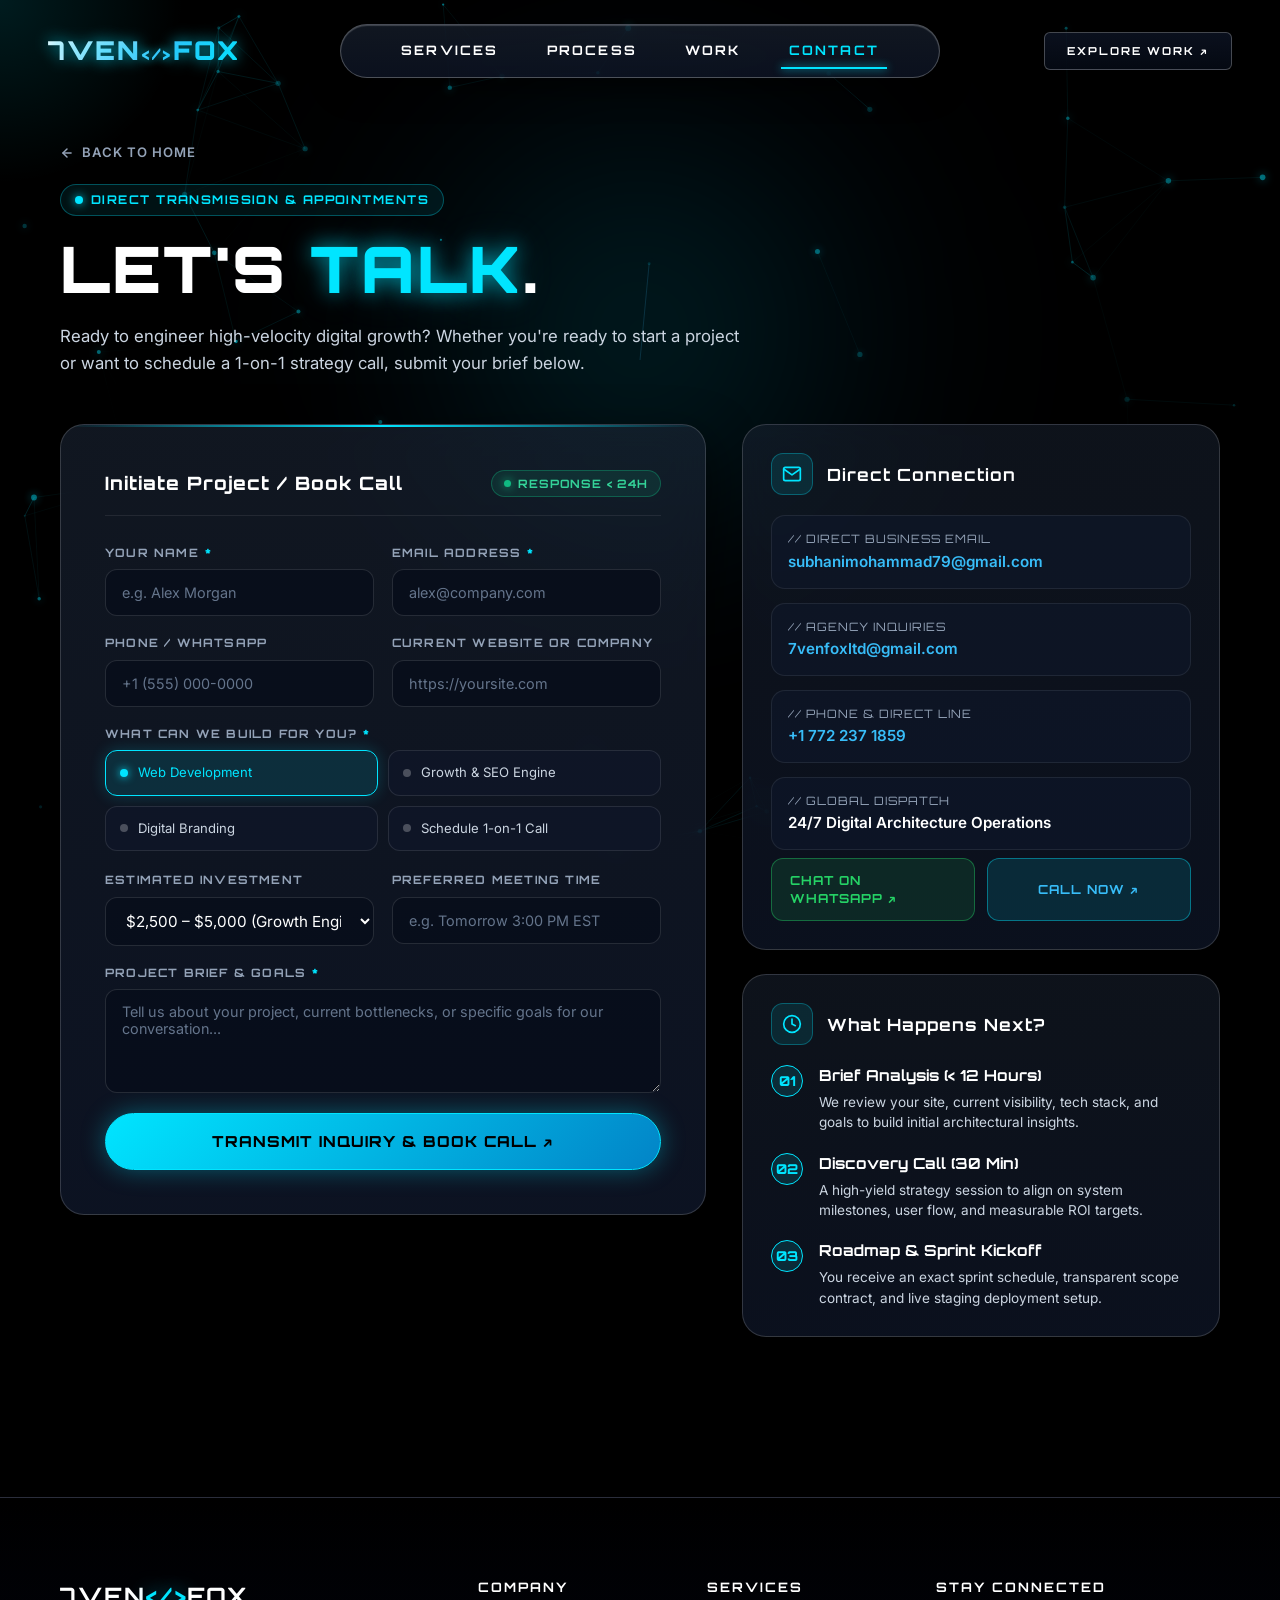
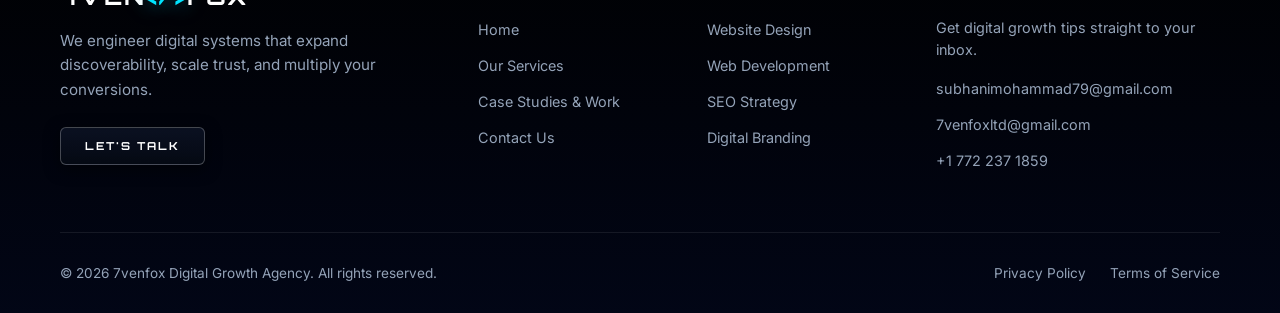
==== contact.html @ cd4bfcb8 "Add files via upload" ====
<!DOCTYPE html>
<html lang="en">

<head>
  <meta charset="UTF-8">
  <meta name="viewport" content="width=device-width, initial-scale=1.0">
  <title>Contact Us & Schedule Appointment — 7venfox Digital Growth Agency</title>

  <!-- Google Fonts: Futuristic Geometric Heading & Clean Sans -->
  <link rel="preconnect" href="https://fonts.googleapis.com">
  <link rel="preconnect" href="https://fonts.gstatic.com" crossorigin>
  <link
    href="https://fonts.googleapis.com/css2?family=Inter:wght@300;400;500;600;700&family=Orbitron:wght@600;700;800;900&family=Space+Grotesk:wght@500;700&display=swap"
    rel="stylesheet">

  <link rel="stylesheet" href="styles.css">
</head>

<body>

  <!-- Dynamic Neural Network Canvas Background -->
  <div class="ambient-beam"></div>
  <div class="cursor-light-glow" id="cursorSpotlight"></div>
  <canvas id="neuralBgCanvas"></canvas>

  <div class="page-viewport">

    <!-- ============================================================
         HEADER & NAVIGATION PILL (7VENFOX)
         ============================================================ -->
    <header class="site-header">
      <a href="index.html" class="brand-logo-wrap" title="7venfox Digital Growth Agency">
        <div class="brand-logo">
          <span class="logo-text">7VEN<span class="logo-code-bracket">&lt;/&gt;</span>FOX</span>
        </div>
      </a>

      <nav class="header-nav-pill">
        <a href="index.html#services" class="nav-link">Services</a>
        <a href="index.html#process" class="nav-link">Process</a>
        <a href="index1.html" class="nav-link">Work</a>
        <a href="contact.html" class="nav-link active">Contact</a>
      </nav>

      <div class="header-right">
        <a href="index1.html" class="btn-primary" style="padding: 10px 22px; font-size: 11px;">
          <span>Explore Work ↗</span>
        </a>
      </div>

      <!-- Cybernetic Mobile Hamburger Toggle Button -->
      <button class="mobile-menu-btn" id="mobileMenuBtn" aria-label="Toggle navigation" aria-expanded="false"
        aria-controls="mobileNavDrawer">
        <span class="hamburger-bar"></span>
        <span class="hamburger-bar"></span>
        <span class="hamburger-bar"></span>
      </button>
    </header>

    <!-- Cybernetic Mobile Navigation Drawer -->
    <div class="mobile-nav-drawer" id="mobileNavDrawer" aria-hidden="true">
      <div class="mobile-nav-content">
        <div class="mobile-nav-brand">
          <span class="logo-text"
            style="font-family: var(--font-display); font-size: 22px; font-weight: 900; letter-spacing: 2px;">7VEN<span
              class="logo-code-bracket">&lt;/&gt;</span>FOX</span>
        </div>
        <nav class="mobile-nav-links">
          <a href="index.html#services" class="mobile-nav-link">Services</a>
          <a href="index.html#process" class="mobile-nav-link">Process</a>
          <a href="index1.html" class="mobile-nav-link">Work</a>
          <a href="contact.html" class="mobile-nav-link active">Contact</a>
        </nav>
        <div class="mobile-nav-cta">
          <a href="index1.html" class="btn-primary mobile-cta-btn">View Projects ↗</a>
        </div>
      </div>
    </div>


    <!-- ============================================================
         MAIN CONTENT: CONTACT & APPOINTMENT SCHEDULER
         ============================================================ -->
    <main class="contact-section">
      <div class="container">

        <!-- Section Header -->
        <header class="contact-header">
          <a href="index.html" class="back-link">
            <svg width="14" height="14" viewBox="0 0 24 24" fill="none" stroke="currentColor" stroke-width="2.5"
              stroke-linecap="round" stroke-linejoin="round">
              <line x1="19" y1="12" x2="5" y2="12"></line>
              <polyline points="12 19 5 12 12 5"></polyline>
            </svg>
            <span>Back to Home</span>
          </a>

          <div>
            <div class="contact-badge">
              <span class="badge-dot"></span>
              <span class="portfolio-badge__text">DIRECT TRANSMISSION &amp; APPOINTMENTS</span>
            </div>
          </div>

          <h1 class="contact-title">
            LET'S <span class="cyan-word">TALK</span><span class="white-word">.</span>
          </h1>
          <p class="contact-desc">
            Ready to engineer high-velocity digital growth? Whether you're ready to start a project or want to schedule
            a 1-on-1 strategy call, submit your brief below.
          </p>
        </header>

        <!-- Two-Column Contact Layout -->
        <div class="contact-layout">

          <!-- Left Column: The Form Card -->
          <div class="contact-form-card">

            <div class="form-header-bar">
              <h2 class="form-header-title">Initiate Project / Book Call</h2>
              <div class="live-status-pill">
                <span class="status-dot-pulse"></span>
                <span>Response &lt; 24h</span>
              </div>
            </div>

            <!-- Contact & Appointment Form -->
            <form id="contactForm">
              <!-- Name & Email -->
              <div class="form-row">
                <div class="form-group" style="margin-bottom: 0;">
                  <label class="form-label" for="userName">Your Name <span class="req">*</span></label>
                  <input type="text" id="userName" name="name" class="form-input" placeholder="e.g. Alex Morgan"
                    required>
                </div>
                <div class="form-group" style="margin-bottom: 0;">
                  <label class="form-label" for="userEmail">Email Address <span class="req">*</span></label>
                  <input type="email" id="userEmail" name="email" class="form-input" placeholder="alex@company.com"
                    required>
                </div>
              </div>

              <!-- Phone & Company -->
              <div class="form-row">
                <div class="form-group" style="margin-bottom: 0;">
                  <label class="form-label" for="userPhone">Phone / WhatsApp</label>
                  <input type="tel" id="userPhone" name="phone" class="form-input" placeholder="+1 (555) 000-0000">
                </div>
                <div class="form-group" style="margin-bottom: 0;">
                  <label class="form-label" for="userWebsite">Current Website or Company</label>
                  <input type="text" id="userWebsite" name="website_or_company" class="form-input"
                    placeholder="https://yoursite.com">
                </div>
              </div>

              <!-- Service Type Selector -->
              <div class="form-group">
                <label class="form-label">What Can We Build For You? <span class="req">*</span></label>
                <div class="service-pills-grid">
                  <label class="service-pill-label">
                    <input type="radio" name="service_type" value="Website Development" checked>
                    <div class="service-pill-body">
                      <span class="service-pill-dot"></span>
                      <span>Web Development</span>
                    </div>
                  </label>

                  <label class="service-pill-label">
                    <input type="radio" name="service_type" value="SEO & Growth Architecture">
                    <div class="service-pill-body">
                      <span class="service-pill-dot"></span>
                      <span>Growth &amp; SEO Engine</span>
                    </div>
                  </label>

                  <label class="service-pill-label">
                    <input type="radio" name="service_type" value="Digital Brand Revamp">
                    <div class="service-pill-body">
                      <span class="service-pill-dot"></span>
                      <span>Digital Branding</span>
                    </div>
                  </label>

                  <label class="service-pill-label">
                    <input type="radio" name="service_type" value="1-on-1 Strategy Appointment">
                    <div class="service-pill-body">
                      <span class="service-pill-dot"></span>
                      <span>Schedule 1-on-1 Call</span>
                    </div>
                  </label>
                </div>
              </div>

              <!-- Budget & Preferred Appointment Slot -->
              <div class="form-row">
                <div class="form-group" style="margin-bottom: 0;">
                  <label class="form-label" for="projectBudget">Estimated Investment</label>
                  <select id="projectBudget" name="estimated_budget" class="form-select">
                    <option value="$1,000 – $2,500">$1,000 – $2,500 (Kickstart)</option>
                    <option value="$2,500 – $5,000" selected>$2,500 – $5,000 (Growth Engine)</option>
                    <option value="$5,000 – $10,000">$5,000 – $10,000 (Enterprise / Scaled)</option>
                    <option value="$10,000+">$10,000+ (Full Custom System)</option>
                    <option value="Undecided / Consultation Only">Undecided / Let's Discuss First</option>
                  </select>
                </div>

                <div class="form-group" style="margin-bottom: 0;">
                  <label class="form-label" for="appointmentTime">Preferred Meeting Time</label>
                  <input type="text" id="appointmentTime" name="preferred_appointment_time" class="form-input"
                    placeholder="e.g. Tomorrow 3:00 PM EST">
                </div>
              </div>

              <!-- Message / Project Details -->
              <div class="form-group">
                <label class="form-label" for="projectBrief">Project Brief &amp; Goals <span
                    class="req">*</span></label>
                <textarea id="projectBrief" name="message" class="form-textarea" rows="4"
                  placeholder="Tell us about your project, current bottlenecks, or specific goals for our conversation..."
                  required></textarea>
              </div>

              <!-- Submit Button -->
              <button type="submit" id="submitBtn" class="form-submit-btn">
                <span class="submit-spinner" id="submitSpinner"></span>
                <span id="submitBtnText">Transmit Inquiry &amp; Book Call ↗</span>
              </button>

              <div id="formStatusMsg" class="form-status-box"></div>
            </form>

            <!-- Success / Dispatch Overlay State -->
            <div id="formSuccessOverlay" class="form-success-overlay">
              <div class="form-success-icon-wrap">
                <svg viewBox="0 0 24 24" fill="none" stroke-width="2.5" stroke-linecap="round" stroke-linejoin="round">
                  <path d="M22 11.08V12a10 10 0 1 1-5.93-9.14"></path>
                  <polyline points="22 4 12 14.01 9 11.01"></polyline>
                </svg>
              </div>
              <h3 class="form-success-title" id="overlayTitle">Inquiry Ready for Dispatch!</h3>
              <p class="form-success-desc" id="overlayDesc">
                Your project brief has been compiled for <span
                  class="form-success-email-highlight">subhanimohammad79@gmail.com</span>. Click below to deliver it via
                your preferred channel:
              </p>

              <!-- Instant Dispatch Buttons -->
              <div class="dispatch-action-grid">
                <a href="#" id="sendGmailBtn" target="_blank" rel="noopener noreferrer"
                  class="dispatch-action-btn btn-gmail">
                  <svg width="16" height="16" viewBox="0 0 24 24" fill="currentColor">
                    <path
                      d="M20 4H4c-1.1 0-1.99.9-1.99 2L2 18c0 1.1.9 2 2 2h16c1.1 0 2-.9 2-2V6c0-1.1-.9-2-2-2zm0 4l-8 5-8-5V6l8 5 8-5v2z" />
                  </svg>
                  <span>Open in Gmail (Web)</span>
                </a>

                <a href="#" id="sendMailtoBtn" class="dispatch-action-btn btn-default-mail">
                  <svg width="16" height="16" viewBox="0 0 24 24" fill="none" stroke="currentColor" stroke-width="2"
                    stroke-linecap="round" stroke-linejoin="round">
                    <path d="M4 4h16c1.1 0 2 .9 2 2v12c0 1.1-.9 2-2 2H4c-1.1 0-2-.9-2-2V6c0-1.1.9-2 2-2z"></path>
                    <polyline points="22,6 12,13 2,6"></polyline>
                  </svg>
                  <span>Default Mail App</span>
                </a>

                <a href="#" id="sendWhatsAppBtn" target="_blank" rel="noopener noreferrer"
                  class="dispatch-action-btn btn-whatsapp-dispatch">
                  <svg width="16" height="16" viewBox="0 0 24 24" fill="currentColor">
                    <path
                      d="M.057 24l1.687-6.163c-1.041-1.804-1.588-3.849-1.587-5.946.003-6.556 5.338-11.891 11.893-11.891 3.181.001 6.167 1.24 8.413 3.488 2.245 2.248 3.481 5.236 3.48 8.414-.003 6.557-5.338 11.892-11.893 11.892-1.99-.001-3.951-.5-5.688-1.448l-6.305 1.654zm6.597-3.807c1.676.995 3.276 1.591 5.392 1.592 5.448 0 9.886-4.434 9.889-9.885.002-5.462-4.415-9.89-9.881-9.892-5.452 0-9.887 4.434-9.889 9.884-.001 2.225.651 3.891 1.746 5.634l-.999 3.648 3.742-.981z" />
                  </svg>
                  <span>Send on WhatsApp</span>
                </a>

                <button type="button" id="copyBriefBtn" class="dispatch-action-btn btn-copy-brief">
                  <svg width="16" height="16" viewBox="0 0 24 24" fill="none" stroke="currentColor" stroke-width="2"
                    stroke-linecap="round" stroke-linejoin="round">
                    <rect x="9" y="9" width="13" height="13" rx="2" ry="2"></rect>
                    <path d="M5 15H4a2 2 0 0 1-2-2V4a2 2 0 0 1 2-2h9a2 2 0 0 1 2 2v1"></path>
                  </svg>
                  <span id="copyBtnText">Copy Full Brief</span>
                </button>
              </div>

              <div style="margin-top: 24px;">
                <button type="button" id="resetFormBtn" class="reset-form-btn">
                  <span>← Edit Brief / Send Another</span>
                </button>
              </div>
            </div>

          </div>

          <!-- Right Column: Direct Connection Hub -->
          <div class="contact-info-panel">

            <!-- Card 1: Direct Transmission Channels -->
            <div class="info-card">
              <div class="info-card-header">
                <div class="info-card-icon">
                  <svg width="20" height="20" viewBox="0 0 24 24" fill="none" stroke="currentColor" stroke-width="2"
                    stroke-linecap="round" stroke-linejoin="round">
                    <path d="M4 4h16c1.1 0 2 .9 2 2v12c0 1.1-.9 2-2 2H4c-1.1 0-2-.9-2-2V6c0-1.1.9-2 2-2z"></path>
                    <polyline points="22,6 12,13 2,6"></polyline>
                  </svg>
                </div>
                <h3 class="info-card-title">Direct Connection</h3>
              </div>

              <div class="contact-channels-list">
                <div class="contact-channel-item">
                  <div style="flex: 1;">
                    <div class="channel-detail-lbl">// Direct Business Email</div>
                    <div class="channel-detail-val">
                      <a href="mailto:subhanimohammad79@gmail.com">subhanimohammad79@gmail.com</a>
                    </div>
                  </div>
                </div>

                <div class="contact-channel-item">
                  <div style="flex: 1;">
                    <div class="channel-detail-lbl">// Agency Inquiries</div>
                    <div class="channel-detail-val">
                      <a href="mailto:7venfoxltd@gmail.com">7venfoxltd@gmail.com</a>
                    </div>
                  </div>
                </div>

                <div class="contact-channel-item">
                  <div style="flex: 1;">
                    <div class="channel-detail-lbl">// Phone &amp; Direct Line</div>
                    <div class="channel-detail-val">
                      <a href="tel:+17722371859">+1 772 237 1859</a>
                    </div>
                  </div>
                </div>

                <div class="contact-channel-item">
                  <div style="flex: 1;">
                    <div class="channel-detail-lbl">// Global Dispatch</div>
                    <div class="channel-detail-val">
                      24/7 Digital Architecture Operations
                    </div>
                  </div>
                </div>
              </div>

              <!-- Quick Connect Buttons -->
              <div class="direct-actions-row">
                <a href="https://wa.me/17722371859" target="_blank" rel="noopener noreferrer"
                  class="direct-action-btn btn-whatsapp">
                  <span>Chat on WhatsApp ↗</span>
                </a>
                <a href="tel:+17722371859" class="direct-action-btn btn-call">
                  <span>Call Now ↗</span>
                </a>
              </div>
            </div>

            <!-- Card 2: What Happens Next Framework -->
            <div class="info-card">
              <div class="info-card-header">
                <div class="info-card-icon">
                  <svg width="20" height="20" viewBox="0 0 24 24" fill="none" stroke="currentColor" stroke-width="2"
                    stroke-linecap="round" stroke-linejoin="round">
                    <circle cx="12" cy="12" r="10"></circle>
                    <polyline points="12 6 12 12 16 14"></polyline>
                  </svg>
                </div>
                <h3 class="info-card-title">What Happens Next?</h3>
              </div>

              <div class="expectation-step">
                <div class="step-num-badge">01</div>
                <div class="step-content">
                  <h4>Brief Analysis (&lt; 12 Hours)</h4>
                  <p>We review your site, current visibility, tech stack, and goals to build initial architectural
                    insights.</p>
                </div>
              </div>

              <div class="expectation-step">
                <div class="step-num-badge">02</div>
                <div class="step-content">
                  <h4>Discovery Call (30 Min)</h4>
                  <p>A high-yield strategy session to align on system milestones, user flow, and measurable ROI targets.
                  </p>
                </div>
              </div>

              <div class="expectation-step">
                <div class="step-num-badge">03</div>
                <div class="step-content">
                  <h4>Roadmap &amp; Sprint Kickoff</h4>
                  <p>You receive an exact sprint schedule, transparent scope contract, and live staging deployment
                    setup.</p>
                </div>
              </div>
            </div>

          </div>

        </div>

      </div>
    </main>


    <!-- ============================================================
         FOOTER (MATCHING 7VENFOX)
         ============================================================ -->
    <footer class="epic-footer">
      <div class="container">
        <div class="footer-grid">
          <div class="footer-brand">
            <h3>7VEN<span class="cyan-word">&lt;/&gt;</span>FOX</h3>
            <p>We engineer digital systems that expand discoverability, scale trust, and multiply your conversions.</p>
            <a href="contact.html" class="btn-primary" style="padding: 10px 24px; font-size: 11px;">Let's Talk</a>
          </div>

          <div>
            <h4 class="footer-heading">Company</h4>
            <ul class="footer-links">
              <li><a href="index.html">Home</a></li>
              <li><a href="index.html#services">Our Services</a></li>
              <li><a href="index1.html">Case Studies &amp; Work</a></li>
              <li><a href="contact.html">Contact Us</a></li>
            </ul>
          </div>

          <div>
            <h4 class="footer-heading">Services</h4>
            <ul class="footer-links">
              <li><a href="index1.html?filter=web">Website Design</a></li>
              <li><a href="index1.html?filter=web">Web Development</a></li>
              <li><a href="index.html#services">SEO Strategy</a></li>
              <li><a href="index.html#services">Digital Branding</a></li>
            </ul>
          </div>

          <div>
            <h4 class="footer-heading">Stay Connected</h4>
            <p style="color: var(--text-muted); font-size: 0.9rem; margin-bottom: 15px;">Get digital growth tips
              straight to your inbox.</p>
            <ul class="footer-links">
              <li><a href="mailto:subhanimohammad79@gmail.com">subhanimohammad79@gmail.com</a></li>
              <li><a href="mailto:7venfoxltd@gmail.com">7venfoxltd@gmail.com</a></li>
              <li><a href="tel:+17722371859">+1 772 237 1859</a></li>
            </ul>
          </div>
        </div>

        <div class="footer-bottom">
          <div>&copy; 2026 7venfox Digital Growth Agency. All rights reserved.</div>
          <div style="display: flex; gap: 24px;">
            <a href="#">Privacy Policy</a>
            <a href="#">Terms of Service</a>
          </div>
        </div>
      </div>
    </footer>

  </div>

  <script src="script.js"></script>

  <!-- Interactive Form Transmission Handler -->
  <script>
    document.addEventListener('DOMContentLoaded', () => {
      const contactForm = document.getElementById('contactForm');
      const submitBtn = document.getElementById('submitBtn');
      const submitSpinner = document.getElementById('submitSpinner');
      const submitBtnText = document.getElementById('submitBtnText');
      const formSuccessOverlay = document.getElementById('formSuccessOverlay');
      const resetFormBtn = document.getElementById('resetFormBtn');
      const formStatusMsg = document.getElementById('formStatusMsg');

      // Dispatch Elements
      const sendGmailBtn = document.getElementById('sendGmailBtn');
      const sendMailtoBtn = document.getElementById('sendMailtoBtn');
      const sendWhatsAppBtn = document.getElementById('sendWhatsAppBtn');
      const copyBriefBtn = document.getElementById('copyBriefBtn');
      const copyBtnText = document.getElementById('copyBtnText');
      const overlayTitle = document.getElementById('overlayTitle');
      const overlayDesc = document.getElementById('overlayDesc');

      let currentBriefText = '';

      if (!contactForm) return;

      contactForm.addEventListener('submit', async (e) => {
        e.preventDefault();

        // Validate basic inputs
        const name = document.getElementById('userName').value.trim();
        const email = document.getElementById('userEmail').value.trim();
        const phone = document.getElementById('userPhone').value.trim();
        const website = document.getElementById('userWebsite').value.trim();
        const service = document.querySelector('input[name="service_type"]:checked')?.value || 'Web Development';
        const budget = document.getElementById('projectBudget').value;
        const time = document.getElementById('appointmentTime').value.trim();
        const message = document.getElementById('projectBrief').value.trim();

        if (!name || !email || !message) {
          showStatus("Please fill in all required fields (*).", "error");
          return;
        }

        // Build Professional Brief
        currentBriefText =
          `===========================================
7VENFOX DIGITAL GROWTH AGENCY — INQUIRY
===========================================
• Client Name: ${name}
• Email Address: ${email}
• Phone / WhatsApp: ${phone || 'Not provided'}
• Website / Company: ${website || 'Not provided'}
• Service Requested: ${service}
• Estimated Budget: ${budget}
• Preferred Meeting Time: ${time || 'Flexible / ASAP'}

• Project Brief & Requirements:
${message}
===========================================`;

        const subjectStr = `7venfox Project Inquiry & Appointment — ${name}`;
        const recipientEmail = 'subhanimohammad79@gmail.com';

        // Pre-build Links for 100% Reliable Delivery
        const gmailUrl = `https://mail.google.com/mail/?view=cm&fs=1&to=${recipientEmail}&su=${encodeURIComponent(subjectStr)}&body=${encodeURIComponent(currentBriefText)}`;
        const mailtoUrl = `mailto:${recipientEmail}?subject=${encodeURIComponent(subjectStr)}&body=${encodeURIComponent(currentBriefText)}`;
        const whatsappUrl = `https://wa.me/17722371859?text=${encodeURIComponent('Hi 7venfox, I would like to initiate a project / book an appointment:\n\n' + currentBriefText)}`;

        sendGmailBtn.href = gmailUrl;
        sendMailtoBtn.href = mailtoUrl;
        sendWhatsAppBtn.href = whatsappUrl;

        // UI Loading State
        submitBtn.disabled = true;
        if (submitSpinner) submitSpinner.style.display = 'inline-block';
        if (submitBtnText) submitBtnText.textContent = 'Transmitting Data...';
        hideStatus();

        let backgroundSent = false;

        // Try Background Submission with 2.5s timeout (prevent hanging)
        try {
          const controller = new AbortController();
          const timeoutId = setTimeout(() => controller.abort(), 2500);

          const formData = new FormData(contactForm);
          const data = Object.fromEntries(formData.entries());

          const response = await fetch(`https://formsubmit.co/ajax/${recipientEmail}`, {
            method: 'POST',
            headers: {
              'Content-Type': 'application/json',
              'Accept': 'application/json'
            },
            body: JSON.stringify(data),
            signal: controller.signal
          });

          clearTimeout(timeoutId);
          if (response.ok) {
            backgroundSent = true;
          }
        } catch (err) {
          // Timeout or server error — handled gracefully below
          console.warn('Background forwarder unreachable. Activating instant direct dispatch.');
        }

        // Switch to Confirmation / Direct Dispatch View
        contactForm.style.display = 'none';
        formSuccessOverlay.style.display = 'block';

        if (backgroundSent) {
          overlayTitle.textContent = "Transmission Received!";
          overlayDesc.innerHTML = `Your project brief has been securely routed directly to <span class="form-success-email-highlight">${recipientEmail}</span>. A senior strategist will review and reply within 24 hours.`;
        } else {
          overlayTitle.textContent = "Inquiry Ready for Transmission!";
          overlayDesc.innerHTML = `Your brief has been compiled for <span class="form-success-email-highlight">${recipientEmail}</span>. Choose your preferred channel below to send it with one click:`;
          // Automatically launch Gmail web compose or mailto for effortless UX
          window.open(gmailUrl, '_blank');
        }

        submitBtn.disabled = false;
        if (submitSpinner) submitSpinner.style.display = 'none';
        if (submitBtnText) submitBtnText.textContent = 'Transmit Inquiry & Book Call ↗';
      });

      // Copy Brief to Clipboard
      if (copyBriefBtn) {
        copyBriefBtn.addEventListener('click', async () => {
          try {
            await navigator.clipboard.writeText(currentBriefText);
            copyBtnText.textContent = 'Copied to Clipboard!';
            setTimeout(() => {
              copyBtnText.textContent = 'Copy Full Brief';
            }, 2500);
          } catch (err) {
            copyBtnText.textContent = 'Select & Copy Below';
          }
        });
      }

      // Reset / Edit Form
      if (resetFormBtn) {
        resetFormBtn.addEventListener('click', () => {
          formSuccessOverlay.style.display = 'none';
          contactForm.style.display = 'block';
          hideStatus();
        });
      }

      function showStatus(msg, type) {
        if (!formStatusMsg) return;
        formStatusMsg.textContent = msg;
        formStatusMsg.className = `form-status-box ${type}`;
        formStatusMsg.style.display = 'flex';
      }

      function hideStatus() {
        if (!formStatusMsg) return;
        formStatusMsg.style.display = 'none';
      }
    });
  </script>
</body>

</html>
---- styles.css ----
/* ============================================================
   7VENFOX PORTFOLIO — CYBERNETIC DARK DESIGN SYSTEM
   Matches 7venfox Landing Page Color Scheme & Tokens
============================================================ */
:root {
  --bg-pure: #000000;
  --bg-elevated: rgba(15, 23, 42, 0.55);
  --cyan-glow: #00e5ff;
  --cyan-bright: #38bdf8;
  --cyan-deep: #0284c7;
  --cyan-ambient: rgba(0, 229, 255, 0.22);
  --text-pure: #ffffff;
  --text-body: #cbd5e1;
  --text-muted: #94a3b8;
  --border-glass: rgba(255, 255, 255, 0.16);
  --border-pill: rgba(255, 255, 255, 0.25);
  --border-glow: rgba(0, 229, 255, 0.5);
  --font-display: 'Orbitron', 'Space Grotesk', sans-serif;
  --font-body: 'Inter', -apple-system, BlinkMacSystemFont, sans-serif;
  --transition: all 0.3s cubic-bezier(0.16, 1, 0.3, 1);
  --radius-card: 24px;
}

/* Reset & Foundation */
*, *::before, *::after {
  margin: 0;
  padding: 0;
  box-sizing: border-box;
  -webkit-tap-highlight-color: transparent;
}

html, body {
  width: 100%;
  max-width: 100%;
  background-color: var(--bg-pure);
  color: var(--text-pure);
  font-family: var(--font-body);
  overflow-x: hidden;
  position: relative;
  scroll-behavior: smooth;
  line-height: 1.5;
  -webkit-text-size-adjust: 100%;
}

h1, h2, h3, h4, h5, h6 {
  font-family: var(--font-display);
}

a {
  text-decoration: none;
  color: inherit;
  transition: var(--transition);
}

/* Glowing Custom Scrollbar */
::-webkit-scrollbar {
  width: 6px;
}

::-webkit-scrollbar-track {
  background: #000;
}

::-webkit-scrollbar-thumb {
  background: var(--cyan-deep);
  border-radius: 3px;
}

/* ============================================================
   NEURAL CANVAS & AMBIENT GLOW
============================================================ */
#neuralBgCanvas {
  position: fixed;
  inset: 0;
  width: 100%;
  height: 100vh;
  pointer-events: none;
  z-index: 1;
}

.ambient-beam {
  position: fixed;
  top: 15%;
  left: 50%;
  width: min(650px, 90vw);
  height: min(650px, 90vw);
  max-width: 100vw;
  background: radial-gradient(circle, rgba(0, 229, 255, 0.16) 0%, rgba(2, 132, 199, 0.08) 40%, transparent 70%);
  filter: blur(90px);
  pointer-events: none;
  z-index: 0;
  transform: translate(-50%, -20%);
  animation: pulse-ambient 8s ease-in-out infinite alternate;
}

@keyframes pulse-ambient {
  0% { opacity: 0.7; transform: translate(-50%, -20%) scale(0.95); }
  100% { opacity: 1; transform: translate(-48%, -18%) scale(1.08); }
}

.cursor-light-glow {
  position: fixed;
  width: 400px;
  height: 400px;
  border-radius: 50%;
  background: radial-gradient(circle, rgba(0, 229, 255, 0.12) 0%, transparent 65%);
  pointer-events: none;
  z-index: 2;
  transform: translate(-50%, -50%);
  transition: width 0.3s ease, height 0.3s ease;
  display: none;
}

@media (hover: hover) and (pointer: fine) {
  .cursor-light-glow {
    display: block;
  }
}

/* Page Layout */
.page-viewport {
  position: relative;
  z-index: 10;
  width: 100%;
  max-width: 100%;
  min-height: 100vh;
  display: flex;
  flex-direction: column;
  overflow-x: hidden;
}

.container {
  max-width: 1240px;
  margin: 0 auto;
  padding: 0 clamp(16px, 4vw, 40px);
  width: 100%;
}

.cyan-word {
  color: var(--cyan-glow);
  text-shadow: 0 0 20px rgba(0, 229, 255, 0.65), 0 0 40px rgba(0, 229, 255, 0.25);
  display: inline-block;
}

.white-word {
  color: var(--text-pure);
  display: inline-block;
}

/* 7venfox Buttons */
.btn-primary {
  font-family: var(--font-display);
  font-size: 11.5px;
  font-weight: 700;
  letter-spacing: 2px;
  text-transform: uppercase;
  color: var(--text-pure);
  background: linear-gradient(180deg, rgba(15, 23, 42, 0.7) 0%, rgba(5, 10, 20, 0.9) 100%);
  border: 1px solid var(--border-pill);
  padding: 12px 28px;
  border-radius: 6px;
  text-decoration: none;
  cursor: pointer;
  position: relative;
  overflow: hidden;
  transition: var(--transition);
  box-shadow: 0 4px 15px rgba(0, 0, 0, 0.5);
  display: inline-flex;
  align-items: center;
  gap: 8px;
}

.btn-primary::before {
  content: '';
  position: absolute;
  inset: 0;
  background: linear-gradient(90deg, transparent, rgba(0, 229, 255, 0.2), transparent);
  transform: translateX(-100%);
  transition: transform 0.6s ease;
}

.btn-primary:hover {
  border-color: var(--cyan-glow);
  color: var(--cyan-glow);
  box-shadow: 0 0 20px rgba(0, 229, 255, 0.4), inset 0 0 10px rgba(0, 229, 255, 0.15);
  transform: translateY(-2px);
}

.btn-primary:hover::before {
  transform: translateX(100%);
}

/* ============================================================
   HEADER & NAVIGATION PILL (MATCHING 7VENFOX)
============================================================ */
.site-header {
  width: 100%;
  display: grid;
  grid-template-columns: 260px 1fr 260px;
  align-items: center;
  padding: 24px 48px;
  position: relative;
  z-index: 100;
}

.brand-logo-wrap {
  display: flex;
  align-items: center;
  text-decoration: none;
}

.brand-logo {
  font-family: var(--font-display);
  font-size: 26px;
  font-weight: 900;
  letter-spacing: 2px;
  text-shadow: 0 0 15px rgba(0, 229, 255, 0.8);
  display: flex;
  align-items: center;
}

.logo-text {
  background: linear-gradient(135deg, #ffffff 0%, #38bdf8 60%, #00e5ff 100%);
  -webkit-background-clip: text;
  -webkit-text-fill-color: transparent;
}

.logo-code-bracket {
  font-size: 16px;
  color: var(--cyan-glow);
  margin: 0 1px;
  text-shadow: 0 0 10px var(--cyan-glow);
}

.header-nav-pill {
  justify-self: center;
  width: 100%;
  max-width: 600px;
  background: linear-gradient(180deg, rgba(30, 41, 59, 0.55) 0%, rgba(15, 23, 42, 0.7) 100%);
  backdrop-filter: blur(18px);
  -webkit-backdrop-filter: blur(18px);
  border: 1px solid var(--border-pill);
  box-shadow: 0 10px 30px rgba(0, 0, 0, 0.6), inset 0 1px 1px rgba(255, 255, 255, 0.2);
  border-radius: 9999px;
  padding: 12px 36px;
  display: flex;
  align-items: center;
  justify-content: space-around;
  transition: var(--transition);
}

.header-nav-pill:hover {
  border-color: rgba(0, 229, 255, 0.45);
  box-shadow: 0 10px 35px rgba(0, 229, 255, 0.18), inset 0 1px 1px rgba(255, 255, 255, 0.3);
}

.nav-link {
  font-family: var(--font-display);
  font-size: 13px;
  font-weight: 700;
  letter-spacing: 2.2px;
  text-transform: uppercase;
  color: var(--text-pure);
  position: relative;
  transition: var(--transition);
  padding: 4px 8px;
}

.nav-link::after {
  content: '';
  position: absolute;
  bottom: -4px;
  left: 0;
  width: 0%;
  height: 2px;
  background: var(--cyan-glow);
  box-shadow: 0 0 8px var(--cyan-glow);
  transition: var(--transition);
}

.nav-link:hover,
.nav-link.active {
  color: var(--cyan-glow);
}

.nav-link:hover::after,
.nav-link.active::after {
  width: 100%;
}

.header-right {
  display: flex;
  justify-content: flex-end;
  align-items: center;
}

/* Mobile Hamburger Button */
.mobile-menu-btn {
  display: none;
  background: rgba(15, 23, 42, 0.7);
  border: 1px solid var(--border-pill);
  border-radius: 8px;
  width: 44px;
  height: 44px;
  padding: 11px 9px;
  cursor: pointer;
  z-index: 202;
  flex-direction: column;
  justify-content: space-between;
  align-items: center;
  transition: var(--transition);
  backdrop-filter: blur(10px);
  -webkit-backdrop-filter: blur(10px);
}

.mobile-menu-btn:hover,
.mobile-menu-btn:focus-visible {
  border-color: var(--cyan-glow);
  box-shadow: 0 0 15px rgba(0, 229, 255, 0.4);
  outline: none;
}

.hamburger-bar {
  display: block;
  width: 22px;
  height: 2px;
  background-color: var(--text-pure);
  border-radius: 2px;
  transition: transform 0.3s cubic-bezier(0.16, 1, 0.3, 1), opacity 0.2s ease, background-color 0.3s ease;
}

.mobile-menu-btn.active .hamburger-bar:nth-child(1) {
  transform: translateY(8px) rotate(45deg);
  background-color: var(--cyan-glow);
}

.mobile-menu-btn.active .hamburger-bar:nth-child(2) {
  opacity: 0;
  transform: scaleX(0);
}

.mobile-menu-btn.active .hamburger-bar:nth-child(3) {
  transform: translateY(-8px) rotate(-45deg);
  background-color: var(--cyan-glow);
}

/* Mobile Navigation Overlay Drawer */
.mobile-nav-drawer {
  position: fixed;
  top: 0;
  left: 0;
  width: 100%;
  height: 100vh;
  height: 100dvh;
  background: rgba(5, 10, 20, 0.96);
  backdrop-filter: blur(24px);
  -webkit-backdrop-filter: blur(24px);
  z-index: 199;
  display: flex;
  flex-direction: column;
  justify-content: center;
  align-items: center;
  opacity: 0;
  visibility: hidden;
  pointer-events: none;
  transition: opacity 0.35s ease, visibility 0.35s ease;
  padding: 80px 24px 40px;
  overflow-y: auto;
  -webkit-overflow-scrolling: touch;
}

.mobile-nav-drawer.active {
  opacity: 1;
  visibility: visible;
  pointer-events: auto;
}

.mobile-nav-content {
  width: 100%;
  max-width: 380px;
  display: flex;
  flex-direction: column;
  align-items: center;
  gap: 28px;
  text-align: center;
}

.mobile-nav-brand {
  margin-bottom: 8px;
}

.mobile-nav-links {
  display: flex;
  flex-direction: column;
  gap: 14px;
  width: 100%;
}

.mobile-nav-link {
  font-family: var(--font-display);
  font-size: 1.15rem;
  font-weight: 700;
  letter-spacing: 2px;
  text-transform: uppercase;
  color: var(--text-pure);
  padding: 12px 20px;
  border-radius: 12px;
  border: 1px solid transparent;
  transition: var(--transition);
  display: block;
}

.mobile-nav-link:hover,
.mobile-nav-link.active {
  color: var(--cyan-glow);
  background: rgba(0, 229, 255, 0.08);
  border-color: rgba(0, 229, 255, 0.3);
  box-shadow: 0 0 20px rgba(0, 229, 255, 0.15);
}

.mobile-nav-cta {
  width: 100%;
}

.mobile-cta-btn {
  width: 100%;
  justify-content: center;
  padding: 15px 24px;
  font-size: 12px;
  display: flex;
  align-items: center;
  gap: 8px;
}

/* ============================================================
   PORTFOLIO SECTION & HERO HEADER
============================================================ */
.portfolio-section {
  position: relative;
  width: 100%;
  padding: 40px 0 100px;
}

.portfolio-header {
  margin-bottom: 40px;
  text-align: left;
}

/* Back Link Breadcrumb */
.back-link {
  display: inline-flex;
  align-items: center;
  gap: 8px;
  font-size: 0.82rem;
  font-weight: 600;
  color: var(--text-muted);
  letter-spacing: 1px;
  text-transform: uppercase;
  margin-bottom: 22px;
  transition: var(--transition);
}

.back-link:hover {
  color: var(--cyan-glow);
  transform: translateX(-4px);
}

/* Badge (ENGINEERED CASE STUDIES) */
.portfolio-badge {
  display: inline-flex;
  align-items: center;
  gap: 9px;
  padding: 6px 16px;
  border-radius: 999px;
  border: 1px solid var(--border-glow);
  background: rgba(15, 23, 42, 0.65);
  backdrop-filter: blur(12px);
  -webkit-backdrop-filter: blur(12px);
  margin-bottom: 20px;
  box-shadow: 0 0 15px rgba(0, 229, 255, 0.2);
}

.badge-dot {
  width: 8px;
  height: 8px;
  border-radius: 50%;
  background: var(--cyan-glow);
  box-shadow: 0 0 10px var(--cyan-glow);
  animation: pulse-dot 2s infinite;
}

@keyframes pulse-dot {
  0%, 100% { opacity: 1; transform: scale(1); }
  50% { opacity: 0.4; transform: scale(0.75); }
}

.portfolio-badge__text {
  font-family: var(--font-display);
  font-size: 0.75rem;
  font-weight: 700;
  letter-spacing: 0.12em;
  color: var(--cyan-glow);
  text-transform: uppercase;
}

/* Main Title (OUR PROJECTS.) */
.portfolio-title {
  margin: 0 0 15px;
  font-size: clamp(2.2rem, 6vw, 4.8rem);
  font-weight: 900;
  line-height: 1.08;
  letter-spacing: 1.5px;
  color: var(--text-pure);
  text-transform: uppercase;
  word-break: break-word;
}

.portfolio-desc {
  font-size: clamp(0.95rem, 2vw, 1.05rem);
  color: var(--text-body);
  max-width: 650px;
  line-height: 1.6;
}

/* ============================================================
   CATEGORY FILTER TABS
============================================================ */
.portfolio-filter-bar {
  display: flex;
  align-items: center;
  gap: 10px;
  margin-bottom: 40px;
  flex-wrap: wrap;
}

.filter-tab {
  font-family: var(--font-display);
  font-size: 11.5px;
  font-weight: 700;
  letter-spacing: 1.5px;
  text-transform: uppercase;
  color: var(--text-muted);
  background: rgba(30, 41, 59, 0.4);
  border: 1px solid var(--border-glass);
  padding: 8px 18px;
  border-radius: 999px;
  cursor: pointer;
  transition: var(--transition);
  backdrop-filter: blur(8px);
  -webkit-backdrop-filter: blur(8px);
  white-space: nowrap;
}

.filter-tab:hover,
.filter-tab.active {
  color: var(--bg-pure);
  background: var(--cyan-glow);
  border-color: var(--cyan-glow);
  box-shadow: 0 0 18px rgba(0, 229, 255, 0.45);
  transform: translateY(-2px);
}

/* ============================================================
   BENTO GRID & PROJECT CARDS
============================================================ */
.portfolio-grid {
  display: grid;
  grid-template-columns: repeat(2, 1fr);
  gap: 28px;
}

.project-card--featured {
  grid-column: 1 / -1;
}

.project-card {
  background: linear-gradient(180deg, rgba(30, 41, 59, 0.45) 0%, rgba(15, 23, 42, 0.65) 100%);
  backdrop-filter: blur(18px);
  -webkit-backdrop-filter: blur(18px);
  border: 1px solid var(--border-glass);
  border-radius: var(--radius-card);
  transition: var(--transition);
  position: relative;
  overflow: hidden;
  box-shadow: 0 10px 30px rgba(0, 0, 0, 0.6);
  cursor: pointer;
}

/* Cybernetic Glowing Border & Lift */
.project-card:hover {
  border-color: rgba(0, 229, 255, 0.5);
  box-shadow: 0 12px 45px rgba(0, 229, 255, 0.18), inset 0 1px 1px rgba(255, 255, 255, 0.15);
  transform: translateY(-6px);
}

/* Sweeping Shine Hover */
.project-card::after {
  content: '';
  position: absolute;
  top: 0;
  left: -150%;
  width: 100%;
  height: 100%;
  background: linear-gradient(90deg, rgba(255, 255, 255, 0) 0%, rgba(0, 229, 255, 0.12) 50%, rgba(255, 255, 255, 0) 100%);
  transform: skewX(-25deg);
  transition: left 0.75s ease-in-out;
  pointer-events: none;
}

.project-card:hover::after {
  left: 200%;
}

.project-card__link {
  display: flex;
  flex-direction: column;
  padding: 26px;
  height: 100%;
  color: inherit;
}

.project-card__top {
  display: flex;
  align-items: center;
  justify-content: space-between;
  margin-bottom: 16px;
}

.project-card__label {
  font-size: 0.85rem;
  font-weight: 500;
  color: var(--text-muted);
}

.project-badge-pill {
  font-family: var(--font-display);
  font-size: 0.68rem;
  font-weight: 700;
  letter-spacing: 1px;
  color: var(--cyan-glow);
  background: rgba(0, 229, 255, 0.1);
  border: 1px solid rgba(0, 229, 255, 0.3);
  padding: 3px 10px;
  border-radius: 999px;
}

/* Preview Canvas & Image Area */
.project-card__preview {
  position: relative;
  width: 100%;
  aspect-ratio: 16 / 10;
  background: radial-gradient(circle at 50% 50%, #0d1525 0%, #050a12 100%);
  border-radius: 16px;
  overflow: hidden;
  border: 1px solid rgba(255, 255, 255, 0.08);
}

.project-card--featured .project-card__preview {
  aspect-ratio: 21 / 9;
}

.project-card__img {
  width: 100%;
  height: 100%;
  object-fit: cover;
  object-position: top center;
  display: block;
  transition: transform 0.65s cubic-bezier(0.16, 1, 0.3, 1), filter 0.4s ease;
}

.project-card:hover .project-card__img {
  transform: scale(1.04);
}

.project-card__overlay {
  position: absolute;
  inset: 0;
  background: linear-gradient(180deg, rgba(5, 10, 20, 0) 35%, rgba(5, 10, 20, 0.85) 100%);
  opacity: 0;
  transition: opacity 0.35s ease;
  display: flex;
  align-items: flex-end;
  justify-content: flex-end;
  padding: 16px;
  pointer-events: none;
}

.project-card:hover .project-card__overlay {
  opacity: 1;
}

.preview-badge {
  font-family: var(--font-display);
  font-size: 0.72rem;
  letter-spacing: 1px;
  font-weight: 700;
  text-transform: uppercase;
  color: var(--bg-pure);
  background: var(--cyan-glow);
  padding: 6px 14px;
  border-radius: 999px;
  box-shadow: 0 0 15px rgba(0, 229, 255, 0.6);
  transform: translateY(6px);
  transition: transform 0.35s cubic-bezier(0.16, 1, 0.3, 1);
}

.project-card:hover .preview-badge {
  transform: translateY(0);
}

/* Card Footer */
.project-card__footer {
  display: flex;
  align-items: center;
  justify-content: space-between;
  margin-top: 20px;
}

.project-card__brand {
  display: inline-flex;
  align-items: center;
  gap: 8px;
}

.project-card__arrow {
  color: var(--cyan-glow);
  transition: transform 0.3s ease;
}

.project-card:hover .project-card__arrow {
  transform: translate(3px, -3px);
}

.project-card__name {
  margin: 0;
  font-size: 1.15rem;
  font-weight: 800;
  letter-spacing: 0.05em;
  color: var(--text-pure);
  text-transform: uppercase;
}

.project-card__category {
  font-size: 0.82rem;
  font-style: italic;
  color: var(--cyan-bright);
  font-family: monospace;
}

/* Tech Stack Tags */
.project-tags-row {
  display: flex;
  flex-wrap: wrap;
  gap: 6px;
  margin-top: 14px;
}

.tech-tag {
  font-size: 0.72rem;
  font-weight: 600;
  padding: 3px 10px;
  background: rgba(255, 255, 255, 0.05);
  border: 1px solid rgba(255, 255, 255, 0.1);
  border-radius: 4px;
  color: var(--text-muted);
}

.project-card:hover .tech-tag {
  border-color: rgba(0, 229, 255, 0.25);
  color: var(--text-body);
}

/* ============================================================
   BOTTOM PROJECT INQUIRY CTA BANNER
============================================================ */
.portfolio-cta-banner {
  margin-top: 80px;
  padding: 60px 40px;
  background: linear-gradient(135deg, rgba(30, 41, 59, 0.6) 0%, rgba(15, 23, 42, 0.8) 100%);
  border: 1px solid var(--border-glass);
  border-radius: 28px;
  box-shadow: 0 15px 45px rgba(0, 0, 0, 0.6);
  display: flex;
  align-items: center;
  justify-content: space-between;
  gap: 30px;
  position: relative;
  overflow: hidden;
}

.portfolio-cta-banner::before {
  content: '';
  position: absolute;
  top: 0;
  right: 0;
  width: 350px;
  height: 350px;
  background: radial-gradient(circle, rgba(0, 229, 255, 0.15) 0%, transparent 70%);
  border-radius: 50%;
  pointer-events: none;
}

.cta-left h2 {
  font-size: clamp(1.8rem, 3.5vw, 2.6rem);
  font-weight: 800;
  line-height: 1.2;
  margin-bottom: 12px;
}

.cta-left p {
  color: var(--text-muted);
  font-size: 1rem;
  max-width: 540px;
}

/* ============================================================
   INTERACTIVE PROJECT DETAILS MODAL
============================================================ */
.modal-overlay {
  position: fixed;
  inset: 0;
  width: 100%;
  height: 100%;
  background: rgba(0, 0, 0, 0.75);
  backdrop-filter: blur(14px);
  -webkit-backdrop-filter: blur(14px);
  z-index: 300;
  display: flex;
  align-items: center;
  justify-content: center;
  padding: 20px;
  opacity: 0;
  visibility: hidden;
  pointer-events: none;
  transition: var(--transition);
}

.modal-overlay.active {
  opacity: 1;
  visibility: visible;
  pointer-events: auto;
}

.modal-card {
  width: 100%;
  max-width: 680px;
  background: linear-gradient(145deg, #0e172a 0%, #060b14 100%);
  border: 1px solid var(--border-glow);
  border-radius: 24px;
  padding: 35px;
  box-shadow: 0 25px 60px rgba(0, 229, 255, 0.25);
  position: relative;
  transform: translateY(20px) scale(0.96);
  transition: var(--transition);
  max-height: 90vh;
  overflow-y: auto;
}

.modal-overlay.active .modal-card {
  transform: translateY(0) scale(1);
}

.modal-close-btn {
  position: absolute;
  top: 24px;
  right: 24px;
  width: 36px;
  height: 36px;
  border-radius: 50%;
  background: rgba(255, 255, 255, 0.08);
  border: 1px solid rgba(255, 255, 255, 0.15);
  color: var(--text-pure);
  font-size: 1.1rem;
  display: flex;
  align-items: center;
  justify-content: center;
  cursor: pointer;
  transition: var(--transition);
  z-index: 10;
}

.modal-close-btn:hover {
  background: var(--cyan-glow);
  color: #000;
  transform: rotate(90deg);
}

.modal-preview-wrap {
  width: 100%;
  max-height: 380px;
  overflow-y: auto;
  border-radius: 14px;
  margin-top: 10px;
  margin-bottom: 22px;
  border: 1px solid rgba(0, 229, 255, 0.25);
  box-shadow: 0 10px 30px rgba(0, 0, 0, 0.5);
  background: #070d18;
}

.modal-preview-wrap::-webkit-scrollbar {
  width: 6px;
}

.modal-preview-wrap::-webkit-scrollbar-track {
  background: rgba(255, 255, 255, 0.05);
}

.modal-preview-wrap::-webkit-scrollbar-thumb {
  background: var(--cyan-glow);
  border-radius: 4px;
}

.modal-project-img {
  width: 100%;
  height: auto;
  display: block;
}

.modal-metric-grid {
  display: grid;
  grid-template-columns: repeat(3, 1fr);
  gap: 15px;
  margin: 20px 0;
}

.metric-box {
  background: rgba(255, 255, 255, 0.04);
  border: 1px solid rgba(255, 255, 255, 0.08);
  border-radius: 12px;
  padding: 14px;
  text-align: center;
}

.metric-val {
  font-family: var(--font-display);
  font-size: 1.35rem;
  font-weight: 800;
  color: var(--cyan-glow);
  display: block;
}

.metric-lbl {
  font-size: 0.72rem;
  color: var(--text-muted);
}

/* ============================================================
   7VENFOX FOOTER
============================================================ */
.epic-footer {
  border-top: 1px solid var(--border-glass);
  padding: 80px 0 30px;
  background: linear-gradient(180deg, transparent 0%, rgba(2, 6, 23, 0.95) 100%);
  margin-top: 60px;
}

.footer-grid {
  display: grid;
  grid-template-columns: 2fr 1fr 1fr 1.5fr;
  gap: 40px;
  margin-bottom: 60px;
}

.footer-brand h3 {
  font-size: 24px;
  letter-spacing: 2px;
  margin-bottom: 15px;
}

.footer-brand p {
  color: var(--text-muted);
  font-size: 0.95rem;
  line-height: 1.6;
  max-width: 320px;
  margin-bottom: 25px;
}

.footer-heading {
  font-family: var(--font-display);
  font-size: 13px;
  letter-spacing: 2px;
  text-transform: uppercase;
  color: var(--text-pure);
  margin-bottom: 20px;
}

.footer-links {
  list-style: none;
  display: flex;
  flex-direction: column;
  gap: 12px;
}

.footer-links a {
  color: var(--text-muted);
  font-size: 0.9rem;
}

.footer-links a:hover {
  color: var(--cyan-glow);
  padding-left: 4px;
}

.footer-bottom {
  display: flex;
  justify-content: space-between;
  align-items: center;
  border-top: 1px solid rgba(255, 255, 255, 0.08);
  padding-top: 30px;
  color: var(--text-muted);
  font-size: 0.85rem;
}

/* ============================================================
   COMPREHENSIVE RESPONSIVE BREAKPOINTS (ALL DEVICES)
============================================================ */
@media (max-width: 1200px) {
  .site-header {
    grid-template-columns: 220px 1fr 220px;
    padding: 20px 32px;
  }
  .header-nav-pill {
    padding: 10px 24px;
    max-width: 520px;
  }
  .nav-link {
    font-size: 12px;
    letter-spacing: 1.8px;
    padding: 4px 6px;
  }
}

@media (max-width: 1080px) {
  .site-header {
    grid-template-columns: auto 1fr auto;
    gap: 16px;
    padding: 18px 24px;
  }

  .header-right {
    display: none;
  }

  .header-nav-pill {
    padding: 10px 20px;
    max-width: 480px;
  }

  .portfolio-grid {
    gap: 20px;
  }

  .footer-grid {
    grid-template-columns: repeat(2, 1fr);
    gap: 40px;
  }
}

@media (max-width: 868px) {
  .portfolio-section {
    padding: 30px 0 70px;
  }

  .portfolio-grid {
    grid-template-columns: 1fr;
    justify-items: center;
    gap: 24px;
  }

  .project-card {
    width: min(90%, 480px);
    margin-left: auto;
    margin-right: auto;
  }

  .portfolio-cta-banner {
    flex-direction: column;
    text-align: center;
    padding: clamp(30px, 5vw, 45px) clamp(20px, 4vw, 30px);
    gap: 24px;
    width: min(90%, 540px);
    margin-left: auto;
    margin-right: auto;
  }

  .cta-left p {
    margin: 0 auto;
  }
}

@media (max-width: 768px) {
  .site-header {
    display: flex;
    justify-content: space-between;
    align-items: center;
    padding: 16px 20px;
    background: rgba(0, 0, 0, 0.4);
    backdrop-filter: blur(12px);
    -webkit-backdrop-filter: blur(12px);
    border-bottom: 1px solid rgba(255, 255, 255, 0.08);
  }

  .header-nav-pill,
  .header-right {
    display: none !important;
  }

  .mobile-menu-btn {
    display: flex;
  }

  .portfolio-section {
    padding: 25px 0 50px;
  }

  .portfolio-title {
    font-size: clamp(2rem, 7vw, 3.2rem);
  }

  .portfolio-desc {
    font-size: 0.95rem;
  }

  .portfolio-grid {
    grid-template-columns: 1fr;
    justify-items: center;
    gap: 22px;
  }

  .project-card {
    width: min(90%, 460px);
    margin-left: auto;
    margin-right: auto;
  }

  .portfolio-cta-banner {
    width: min(90%, 460px);
    margin-left: auto;
    margin-right: auto;
  }

  .project-card--featured {
    grid-column: auto;
  }

  .project-card--featured .project-card__preview {
    aspect-ratio: 16 / 10;
  }

  .project-card__link {
    padding: clamp(16px, 4vw, 24px);
  }

  .footer-grid {
    grid-template-columns: 1fr;
    text-align: center;
    gap: 36px;
  }

  .footer-brand p {
    margin: 0 auto 20px;
  }

  .footer-bottom {
    flex-direction: column;
    gap: 14px;
    text-align: center;
  }

  .modal-metric-grid {
    grid-template-columns: repeat(3, 1fr);
    gap: 10px;
  }

  .modal-card {
    padding: clamp(22px, 5vw, 32px);
    max-height: 85vh;
    max-height: 85dvh;
  }
}

@media (max-width: 480px) {
  .site-header {
    padding: 14px 16px;
  }

  .brand-logo {
    font-size: 21px;
  }

  .portfolio-filter-bar {
    gap: 6px;
  }

  .filter-tab {
    font-size: 10px;
    padding: 6px 14px;
  }

  .project-card {
    width: min(88%, 380px);
    margin-left: auto;
    margin-right: auto;
  }

  .portfolio-cta-banner {
    width: min(88%, 380px);
    margin-left: auto;
    margin-right: auto;
  }

  .project-card__name {
    font-size: 1.05rem;
  }

  .project-card__category {
    font-size: 0.75rem;
  }

  .project-card__preview {
    aspect-ratio: 16 / 11;
    min-height: 195px;
  }

  .modal-card {
    padding: 20px 16px;
    border-radius: 18px;
  }

  .modal-close-btn {
    top: 14px;
    right: 14px;
    width: 32px;
    height: 32px;
    font-size: 1rem;
  }

  .modal-metric-grid {
    grid-template-columns: repeat(3, 1fr);
    gap: 6px;
  }

  .metric-box {
    padding: 10px 4px;
  }

  .metric-val {
    font-size: 1.05rem;
  }

  .metric-lbl {
    font-size: 0.65rem;
  }
}

@media (max-width: 340px) {
  .brand-logo {
    font-size: 18px;
  }

  .portfolio-title {
    font-size: 1.85rem;
  }

  .project-card {
    width: min(90%, 280px);
    margin-left: auto;
    margin-right: auto;
  }

  .portfolio-cta-banner {
    width: min(90%, 280px);
    margin-left: auto;
    margin-right: auto;
  }

  .modal-metric-grid {
    grid-template-columns: 1fr;
  }
}


/* ============================================================
   7VENFOX CONTACT & APPOINTMENT SCHEDULER SYSTEM
============================================================ */
.contact-section {
  position: relative;
  z-index: 10;
  padding: 40px 0 100px;
}

.contact-header {
  margin-bottom: 48px;
}

.contact-badge {
  display: inline-flex;
  align-items: center;
  gap: 8px;
  background: rgba(0, 229, 255, 0.08);
  border: 1px solid rgba(0, 229, 255, 0.3);
  padding: 6px 14px;
  border-radius: 9999px;
  margin-bottom: 18px;
}

.contact-title {
  font-size: clamp(2.4rem, 5vw, 4.2rem);
  font-weight: 900;
  letter-spacing: 2px;
  line-height: 1.1;
  margin-bottom: 18px;
}

.contact-desc {
  max-width: 680px;
  font-size: 1.05rem;
  color: var(--text-body);
  line-height: 1.6;
}

.contact-layout {
  display: grid;
  grid-template-columns: 1.35fr 1fr;
  gap: 36px;
  align-items: start;
}

/* Glassmorphic Form Card */
.contact-form-card {
  background: linear-gradient(180deg, rgba(30, 41, 59, 0.55) 0%, rgba(15, 23, 42, 0.8) 100%);
  backdrop-filter: blur(20px);
  -webkit-backdrop-filter: blur(20px);
  border: 1px solid var(--border-glass);
  border-radius: var(--radius-card);
  padding: clamp(26px, 4vw, 44px);
  box-shadow: 0 20px 50px rgba(0, 0, 0, 0.7);
  position: relative;
  overflow: hidden;
}

.contact-form-card::before {
  content: '';
  position: absolute;
  top: 0;
  left: 0;
  right: 0;
  height: 2px;
  background: linear-gradient(90deg, transparent, var(--cyan-glow), transparent);
}

.form-header-bar {
  display: flex;
  align-items: center;
  justify-content: space-between;
  margin-bottom: 28px;
  padding-bottom: 18px;
  border-bottom: 1px solid rgba(255, 255, 255, 0.08);
}

.form-header-title {
  font-family: var(--font-display);
  font-size: 1.15rem;
  font-weight: 800;
  letter-spacing: 1px;
  color: var(--text-pure);
}

.live-status-pill {
  display: inline-flex;
  align-items: center;
  gap: 7px;
  font-size: 0.72rem;
  font-family: var(--font-display);
  font-weight: 700;
  letter-spacing: 0.8px;
  color: #34d399;
  background: rgba(16, 185, 129, 0.12);
  border: 1px solid rgba(16, 185, 129, 0.35);
  padding: 4px 12px;
  border-radius: 9999px;
  text-transform: uppercase;
}

.status-dot-pulse {
  width: 7px;
  height: 7px;
  border-radius: 50%;
  background: #10b981;
  box-shadow: 0 0 10px #10b981;
  animation: pulseGreen 2s infinite ease-in-out;
}

@keyframes pulseGreen {
  0%, 100% { opacity: 1; transform: scale(1); }
  50% { opacity: 0.4; transform: scale(0.8); }
}

.form-row {
  display: grid;
  grid-template-columns: 1fr 1fr;
  gap: 18px;
  margin-bottom: 18px;
}

.form-group {
  display: flex;
  flex-direction: column;
  gap: 8px;
  margin-bottom: 20px;
}

.form-label {
  font-family: var(--font-display);
  font-size: 0.72rem;
  font-weight: 700;
  letter-spacing: 1.2px;
  text-transform: uppercase;
  color: var(--text-muted);
  display: flex;
  align-items: center;
  gap: 6px;
}

.form-label .req {
  color: var(--cyan-glow);
}

.form-input,
.form-select,
.form-textarea {
  width: 100%;
  background: rgba(8, 14, 26, 0.85);
  border: 1px solid rgba(255, 255, 255, 0.12);
  border-radius: 12px;
  padding: 13px 16px;
  color: var(--text-pure);
  font-family: var(--font-body);
  font-size: 0.95rem;
  outline: none;
  transition: var(--transition);
}

.form-input:focus,
.form-select:focus,
.form-textarea:focus {
  border-color: var(--cyan-glow);
  box-shadow: 0 0 0 3px rgba(0, 229, 255, 0.15), inset 0 1px 2px rgba(0, 229, 255, 0.2);
  background: rgba(12, 22, 38, 0.95);
}

.form-input::placeholder,
.form-textarea::placeholder {
  color: #64748b;
  font-size: 0.9rem;
}

.form-select option {
  background: #0d1525;
  color: #fff;
}

/* Service Pills Grid */
.service-pills-grid {
  display: grid;
  grid-template-columns: repeat(2, 1fr);
  gap: 10px;
}

.service-pill-label {
  position: relative;
  cursor: pointer;
  display: block;
}

.service-pill-label input {
  position: absolute;
  opacity: 0;
  pointer-events: none;
}

.service-pill-body {
  display: flex;
  align-items: center;
  gap: 10px;
  padding: 12px 14px;
  background: rgba(15, 23, 42, 0.6);
  border: 1px solid rgba(255, 255, 255, 0.1);
  border-radius: 12px;
  font-size: 0.82rem;
  color: var(--text-body);
  transition: var(--transition);
  user-select: none;
}

.service-pill-label:hover .service-pill-body {
  border-color: rgba(0, 229, 255, 0.4);
  color: var(--text-pure);
}

.service-pill-label input:checked + .service-pill-body {
  background: rgba(0, 229, 255, 0.12);
  border-color: var(--cyan-glow);
  color: var(--cyan-glow);
  box-shadow: 0 0 16px rgba(0, 229, 255, 0.2);
}

.service-pill-dot {
  width: 8px;
  height: 8px;
  border-radius: 50%;
  background: rgba(255, 255, 255, 0.25);
  transition: var(--transition);
}

.service-pill-label input:checked + .service-pill-body .service-pill-dot {
  background: var(--cyan-glow);
  box-shadow: 0 0 8px var(--cyan-glow);
}

/* Appointment Slot Grid */
.appointment-grid {
  display: grid;
  grid-template-columns: 1fr 1fr;
  gap: 14px;
}

/* Submit Button & Status */
.form-submit-btn {
  width: 100%;
  padding: 18px 32px;
  font-size: 0.95rem;
  cursor: pointer;
  border: 1px solid var(--cyan-glow);
  border-radius: 9999px;
  background: linear-gradient(135deg, var(--cyan-glow) 0%, var(--cyan-deep) 100%);
  color: #000000;
  font-family: var(--font-display);
  font-weight: 800;
  letter-spacing: 1px;
  text-transform: uppercase;
  display: flex;
  align-items: center;
  justify-content: center;
  gap: 10px;
  transition: var(--transition);
  box-shadow: 0 0 25px rgba(0, 229, 255, 0.35);
  margin-top: 10px;
}

.form-submit-btn:hover {
  transform: translateY(-2px);
  box-shadow: 0 0 38px rgba(0, 229, 255, 0.65);
  filter: brightness(1.1);
}

.form-submit-btn:disabled {
  opacity: 0.6;
  cursor: not-allowed;
  transform: none;
}

.submit-spinner {
  display: none;
  width: 18px;
  height: 18px;
  border: 2px solid rgba(0, 0, 0, 0.2);
  border-top-color: #000;
  border-radius: 50%;
  animation: spin 0.8s linear infinite;
}

@keyframes spin {
  to { transform: rotate(360deg); }
}

/* Success Overlay View */
.form-success-overlay {
  display: none;
  text-align: center;
  padding: 48px 24px;
  animation: fadeInStatus 0.5s cubic-bezier(0.16, 1, 0.3, 1) forwards;
}

.form-success-icon-wrap {
  width: 80px;
  height: 80px;
  margin: 0 auto 24px;
  border-radius: 50%;
  background: rgba(0, 229, 255, 0.12);
  border: 2px solid var(--cyan-glow);
  display: flex;
  align-items: center;
  justify-content: center;
  box-shadow: 0 0 35px rgba(0, 229, 255, 0.4);
}

.form-success-icon-wrap svg {
  width: 36px;
  height: 36px;
  stroke: var(--cyan-glow);
}

.form-success-title {
  font-size: 1.8rem;
  font-weight: 800;
  margin-bottom: 12px;
  color: var(--text-pure);
}

.form-success-desc {
  font-size: 1rem;
  color: var(--text-body);
  max-width: 480px;
  margin: 0 auto 28px;
  line-height: 1.6;
}

.form-success-email-highlight {
  color: var(--cyan-bright);
  font-weight: 700;
}

.reset-form-btn {
  display: inline-flex;
  align-items: center;
  gap: 8px;
  padding: 12px 28px;
  background: transparent;
  border: 1px solid var(--border-pill);
  border-radius: 9999px;
  color: var(--text-body);
  font-family: var(--font-display);
  font-size: 0.8rem;
  font-weight: 700;
  letter-spacing: 1px;
  cursor: pointer;
  transition: var(--transition);
}

.reset-form-btn:hover {
  border-color: var(--cyan-glow);
  color: var(--cyan-glow);
  transform: translateY(-2px);
}

/* Right-hand Info Panel */
.contact-info-panel {
  display: flex;
  flex-direction: column;
  gap: 24px;
}

.info-card {
  background: linear-gradient(180deg, rgba(30, 41, 59, 0.45) 0%, rgba(15, 23, 42, 0.7) 100%);
  backdrop-filter: blur(18px);
  -webkit-backdrop-filter: blur(18px);
  border: 1px solid var(--border-glass);
  border-radius: var(--radius-card);
  padding: 28px;
  position: relative;
  overflow: hidden;
  transition: var(--transition);
}

.info-card:hover {
  border-color: rgba(0, 229, 255, 0.4);
  box-shadow: 0 10px 35px rgba(0, 229, 255, 0.15);
}

.info-card-header {
  display: flex;
  align-items: center;
  gap: 14px;
  margin-bottom: 20px;
}

.info-card-icon {
  width: 42px;
  height: 42px;
  border-radius: 12px;
  background: rgba(0, 229, 255, 0.1);
  border: 1px solid rgba(0, 229, 255, 0.3);
  display: flex;
  align-items: center;
  justify-content: center;
  color: var(--cyan-glow);
  flex-shrink: 0;
}

.info-card-title {
  font-family: var(--font-display);
  font-size: 1.05rem;
  font-weight: 700;
  letter-spacing: 1px;
  color: var(--text-pure);
}

.contact-channels-list {
  display: flex;
  flex-direction: column;
  gap: 14px;
}

.contact-channel-item {
  display: flex;
  align-items: flex-start;
  gap: 14px;
  padding: 14px 16px;
  background: rgba(15, 23, 42, 0.65);
  border: 1px solid rgba(255, 255, 255, 0.08);
  border-radius: 14px;
  transition: var(--transition);
}

.contact-channel-item:hover {
  border-color: rgba(0, 229, 255, 0.35);
  background: rgba(20, 32, 54, 0.75);
  transform: translateX(4px);
}

.channel-detail-lbl {
  font-size: 0.72rem;
  font-family: var(--font-display);
  color: var(--text-muted);
  text-transform: uppercase;
  letter-spacing: 1px;
  margin-bottom: 3px;
}

.channel-detail-val {
  font-size: 0.95rem;
  color: var(--text-pure);
  font-weight: 600;
  word-break: break-all;
}

.channel-detail-val a {
  color: var(--cyan-bright);
  transition: var(--transition);
}

.channel-detail-val a:hover {
  color: var(--cyan-glow);
  text-decoration: underline;
}

/* Process Timeline / Expectations */
.expectation-step {
  display: flex;
  gap: 16px;
  margin-bottom: 20px;
}

.expectation-step:last-child {
  margin-bottom: 0;
}

.step-num-badge {
  flex-shrink: 0;
  width: 32px;
  height: 32px;
  border-radius: 50%;
  background: rgba(0, 229, 255, 0.12);
  border: 1px solid var(--cyan-glow);
  color: var(--cyan-glow);
  font-family: var(--font-display);
  font-weight: 800;
  font-size: 0.85rem;
  display: flex;
  align-items: center;
  justify-content: center;
}

.step-content h4 {
  font-size: 0.95rem;
  font-weight: 700;
  margin-bottom: 4px;
  color: var(--text-pure);
}

.step-content p {
  font-size: 0.85rem;
  color: var(--text-body);
  line-height: 1.5;
}

/* Live Chat CTA Bar */
.direct-actions-row {
  display: flex;
  gap: 12px;
  margin-top: 8px;
}

.direct-action-btn {
  flex: 1;
  display: inline-flex;
  align-items: center;
  justify-content: center;
  gap: 8px;
  padding: 12px 18px;
  border-radius: 12px;
  font-family: var(--font-display);
  font-size: 0.78rem;
  font-weight: 700;
  letter-spacing: 1px;
  text-transform: uppercase;
  transition: var(--transition);
  text-decoration: none;
}

.btn-whatsapp {
  background: rgba(37, 211, 102, 0.12);
  border: 1px solid rgba(37, 211, 102, 0.4);
  color: #25d366;
}

.btn-whatsapp:hover {
  background: rgba(37, 211, 102, 0.22);
  border-color: #25d366;
  box-shadow: 0 0 20px rgba(37, 211, 102, 0.3);
  transform: translateY(-2px);
}

.btn-call {
  background: rgba(0, 229, 255, 0.12);
  border: 1px solid rgba(0, 229, 255, 0.4);
  color: var(--cyan-bright);
}

.btn-call:hover {
  background: rgba(0, 229, 255, 0.22);
  border-color: var(--cyan-glow);
  box-shadow: 0 0 20px rgba(0, 229, 255, 0.3);
  transform: translateY(-2px);
}

@keyframes fadeInStatus {
  from { opacity: 0; transform: translateY(10px); }
  to { opacity: 1; transform: translateY(0); }
}

@media (max-width: 992px) {
  .contact-layout {
    grid-template-columns: 1fr;
  }
}

@media (max-width: 640px) {
  .form-row,
  .service-pills-grid,
  .appointment-grid,
  .direct-actions-row {
    grid-template-columns: 1fr;
    flex-direction: column;
  }
}


/* Dispatch Action Grid for Instant Fallback & Direct Sending */
.dispatch-action-grid {
  display: grid;
  grid-template-columns: 1fr 1fr;
  gap: 12px;
  max-width: 520px;
  margin: 24px auto;
}

.dispatch-action-btn {
  display: flex;
  align-items: center;
  justify-content: center;
  gap: 8px;
  padding: 14px 18px;
  border-radius: 12px;
  font-family: var(--font-display);
  font-size: 0.8rem;
  font-weight: 700;
  letter-spacing: 0.8px;
  text-decoration: none;
  transition: var(--transition);
  cursor: pointer;
  border: 1px solid transparent;
}

.btn-gmail {
  background: rgba(234, 67, 53, 0.15);
  border-color: rgba(234, 67, 53, 0.5);
  color: #ff8a80;
}

.btn-gmail:hover {
  background: rgba(234, 67, 53, 0.25);
  border-color: #ff5252;
  box-shadow: 0 0 20px rgba(234, 67, 53, 0.4);
  transform: translateY(-2px);
  color: #fff;
}

.btn-default-mail {
  background: rgba(0, 229, 255, 0.15);
  border-color: rgba(0, 229, 255, 0.5);
  color: var(--cyan-glow);
}

.btn-default-mail:hover {
  background: rgba(0, 229, 255, 0.25);
  border-color: var(--cyan-glow);
  box-shadow: 0 0 20px rgba(0, 229, 255, 0.4);
  transform: translateY(-2px);
  color: #fff;
}

.btn-whatsapp-dispatch {
  background: rgba(37, 211, 102, 0.15);
  border-color: rgba(37, 211, 102, 0.5);
  color: #69f0ae;
}

.btn-whatsapp-dispatch:hover {
  background: rgba(37, 211, 102, 0.25);
  border-color: #25d366;
  box-shadow: 0 0 20px rgba(37, 211, 102, 0.4);
  transform: translateY(-2px);
  color: #fff;
}

.btn-copy-brief {
  background: rgba(255, 255, 255, 0.08);
  border-color: rgba(255, 255, 255, 0.2);
  color: var(--text-body);
}

.btn-copy-brief:hover {
  background: rgba(255, 255, 255, 0.16);
  border-color: rgba(255, 255, 255, 0.4);
  color: #fff;
  transform: translateY(-2px);
}

@media (max-width: 640px) {
  .dispatch-action-grid {
    grid-template-columns: 1fr;
  }
}
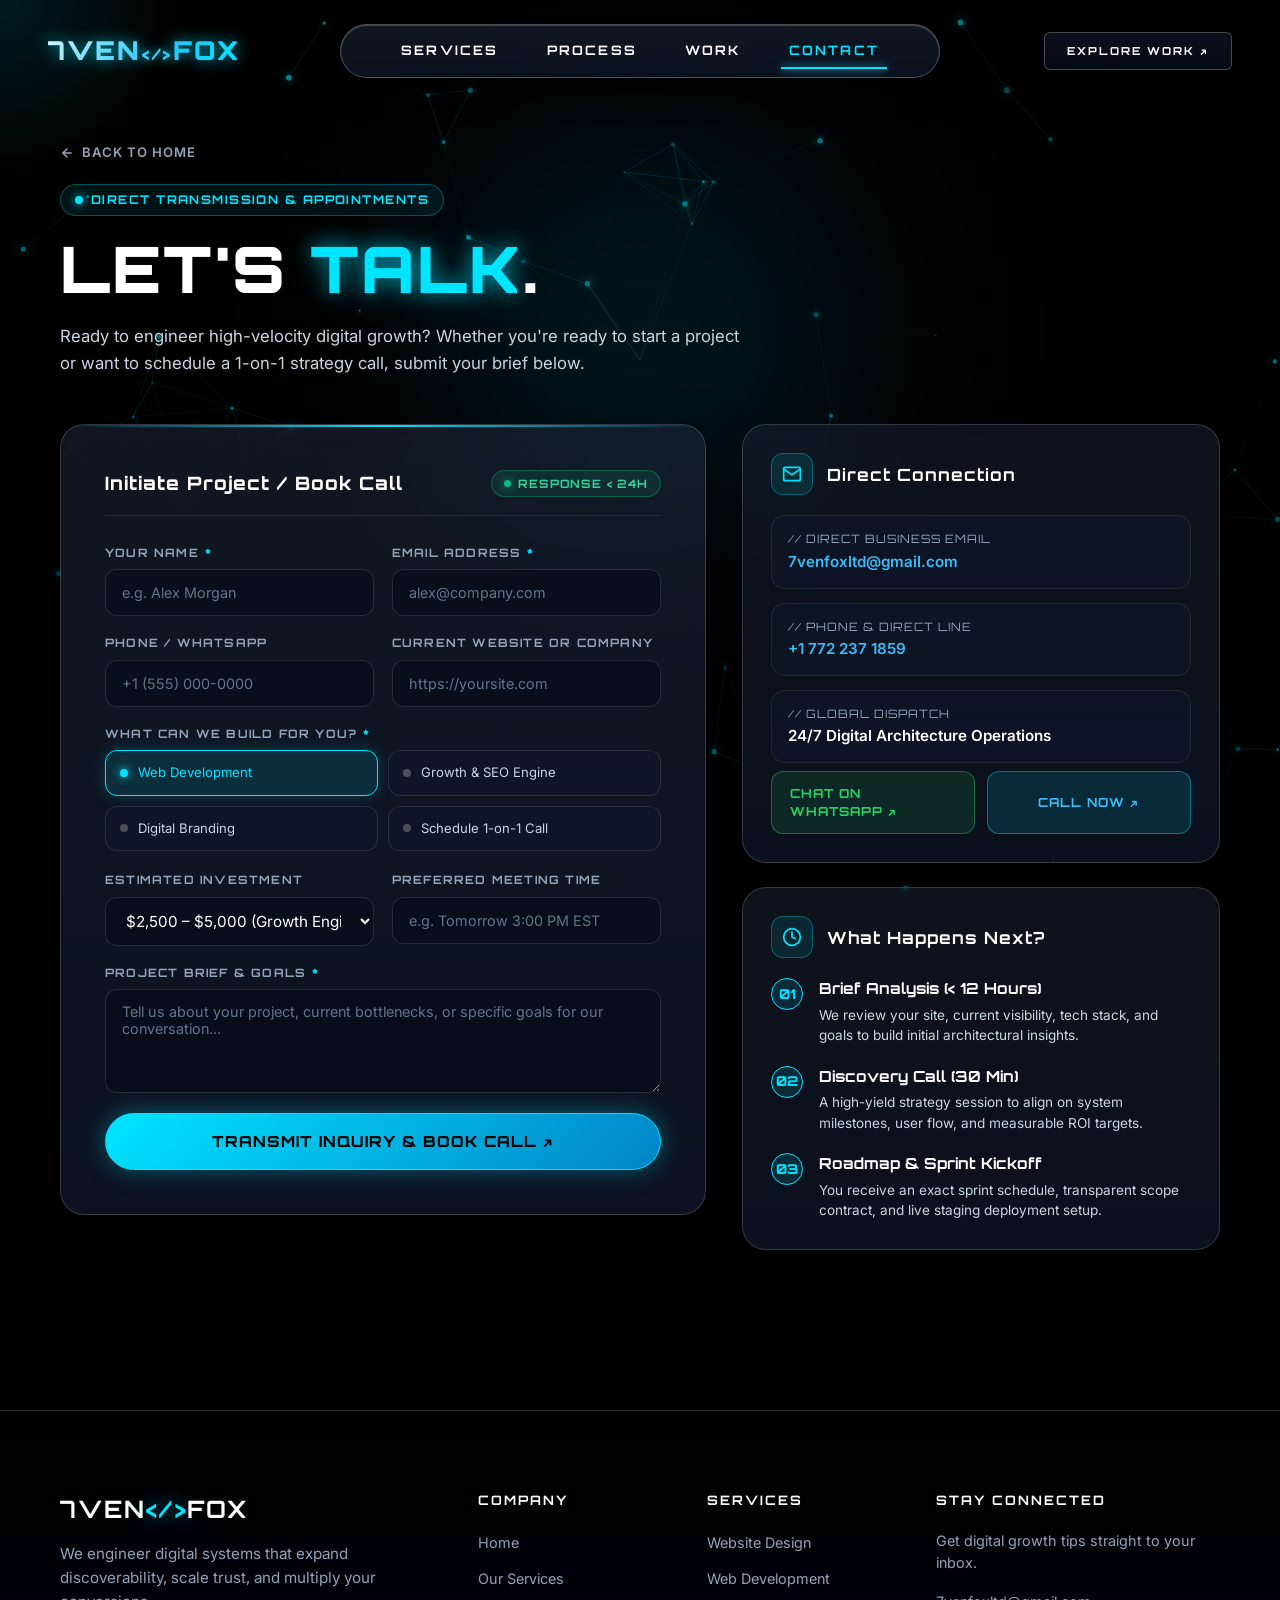
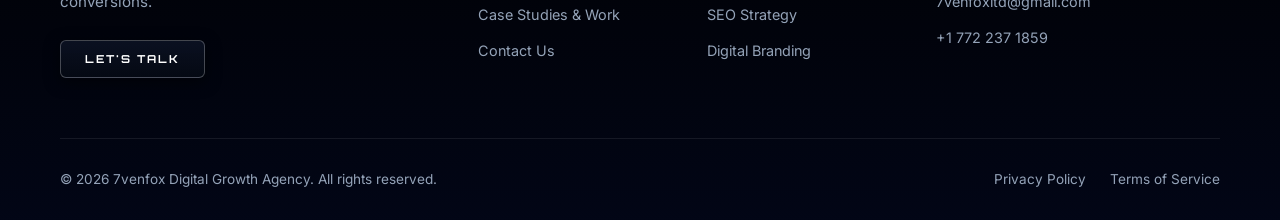
==== commit ca92ec4d: "contact update" ====
--- a/contact.html
+++ b/contact.html
@@ -5,6 +5,7 @@
   <meta charset="UTF-8">
   <meta name="viewport" content="width=device-width, initial-scale=1.0">
   <title>Contact Us & Schedule Appointment — 7venfox Digital Growth Agency</title>
+  <link rel="icon" type="image/jpeg" href="logo.jpeg" />
 
   <!-- Google Fonts: Futuristic Geometric Heading & Clean Sans -->
   <link rel="preconnect" href="https://fonts.googleapis.com">
@@ -241,7 +242,7 @@
               <h3 class="form-success-title" id="overlayTitle">Inquiry Ready for Dispatch!</h3>
               <p class="form-success-desc" id="overlayDesc">
                 Your project brief has been compiled for <span
-                  class="form-success-email-highlight">subhanimohammad79@gmail.com</span>. Click below to deliver it via
+                  class="form-success-email-highlight">7venfoxltd@gmail.com</span>. Click below to deliver it via
                 your preferred channel:
               </p>
 
@@ -314,15 +315,6 @@
                   <div style="flex: 1;">
                     <div class="channel-detail-lbl">// Direct Business Email</div>
                     <div class="channel-detail-val">
-                      <a href="mailto:subhanimohammad79@gmail.com">subhanimohammad79@gmail.com</a>
-                    </div>
-                  </div>
-                </div>
-
-                <div class="contact-channel-item">
-                  <div style="flex: 1;">
-                    <div class="channel-detail-lbl">// Agency Inquiries</div>
-                    <div class="channel-detail-val">
                       <a href="mailto:7venfoxltd@gmail.com">7venfoxltd@gmail.com</a>
                     </div>
                   </div>
@@ -445,7 +437,6 @@
             <p style="color: var(--text-muted); font-size: 0.9rem; margin-bottom: 15px;">Get digital growth tips
               straight to your inbox.</p>
             <ul class="footer-links">
-              <li><a href="mailto:subhanimohammad79@gmail.com">subhanimohammad79@gmail.com</a></li>
               <li><a href="mailto:7venfoxltd@gmail.com">7venfoxltd@gmail.com</a></li>
               <li><a href="tel:+17722371859">+1 772 237 1859</a></li>
             </ul>
@@ -526,7 +517,7 @@
 ===========================================`;
 
         const subjectStr = `7venfox Project Inquiry & Appointment — ${name}`;
-        const recipientEmail = 'subhanimohammad79@gmail.com';
+        const recipientEmail = '7venfoxltd@gmail.com';
 
         // Pre-build Links for 100% Reliable Delivery
         const gmailUrl = `https://mail.google.com/mail/?view=cm&fs=1&to=${recipientEmail}&su=${encodeURIComponent(subjectStr)}&body=${encodeURIComponent(currentBriefText)}`;
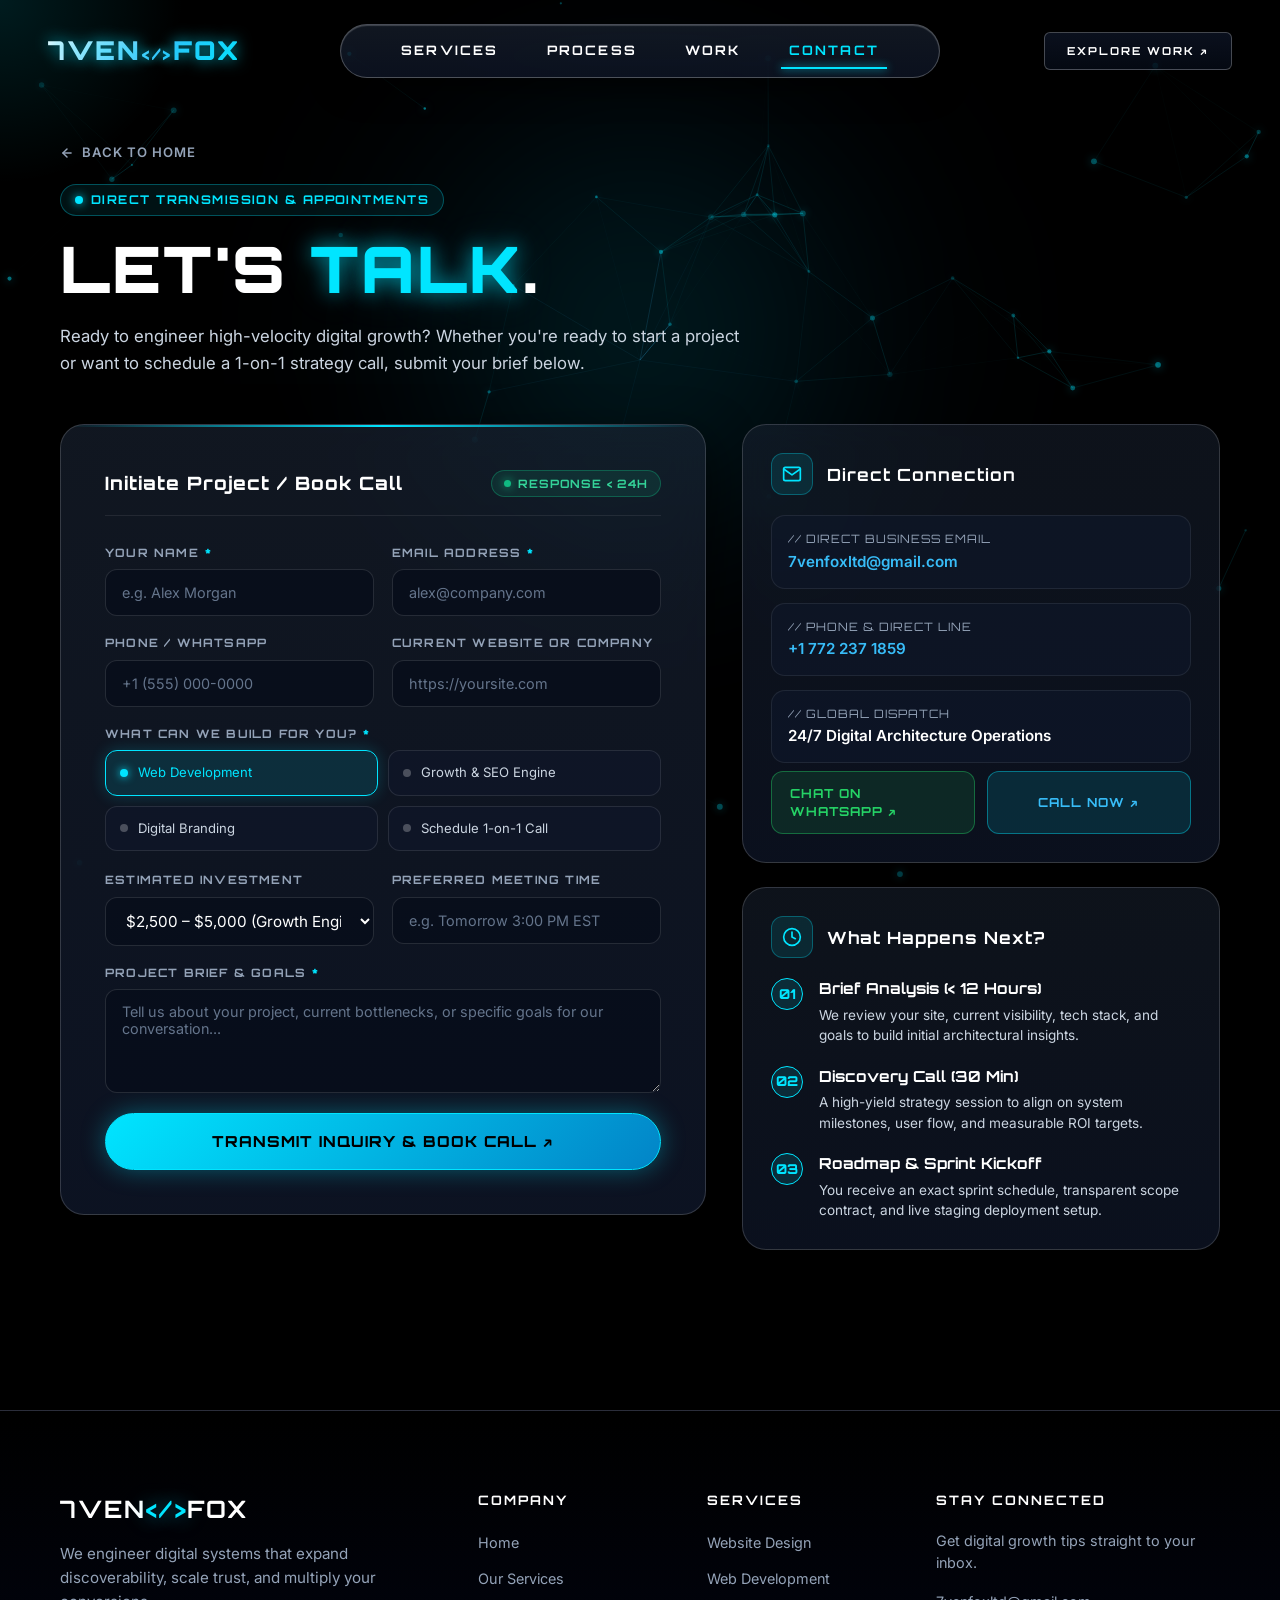
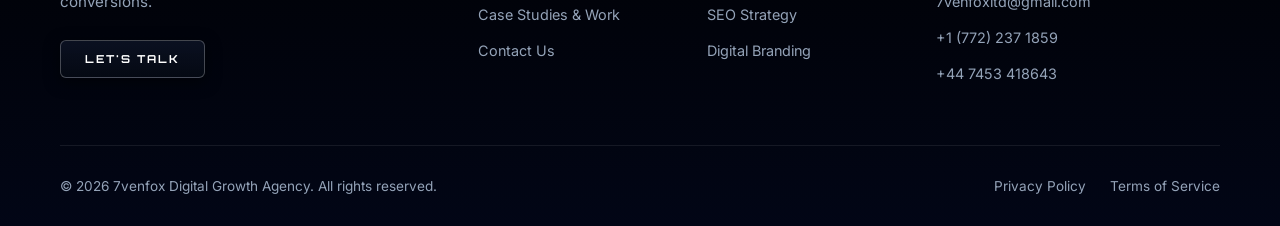
==== commit c88b20e7: "Edited Contact numbers" ====
--- a/contact.html
+++ b/contact.html
@@ -438,7 +438,8 @@
               straight to your inbox.</p>
             <ul class="footer-links">
               <li><a href="mailto:7venfoxltd@gmail.com">7venfoxltd@gmail.com</a></li>
-              <li><a href="tel:+17722371859">+1 772 237 1859</a></li>
+              <li><a href="tel:+17722371859">+1 (772) 237 1859</a></li>
+              <li><a href="tel:+447453418643">+44 7453 418643</a></li>
             </ul>
           </div>
         </div>
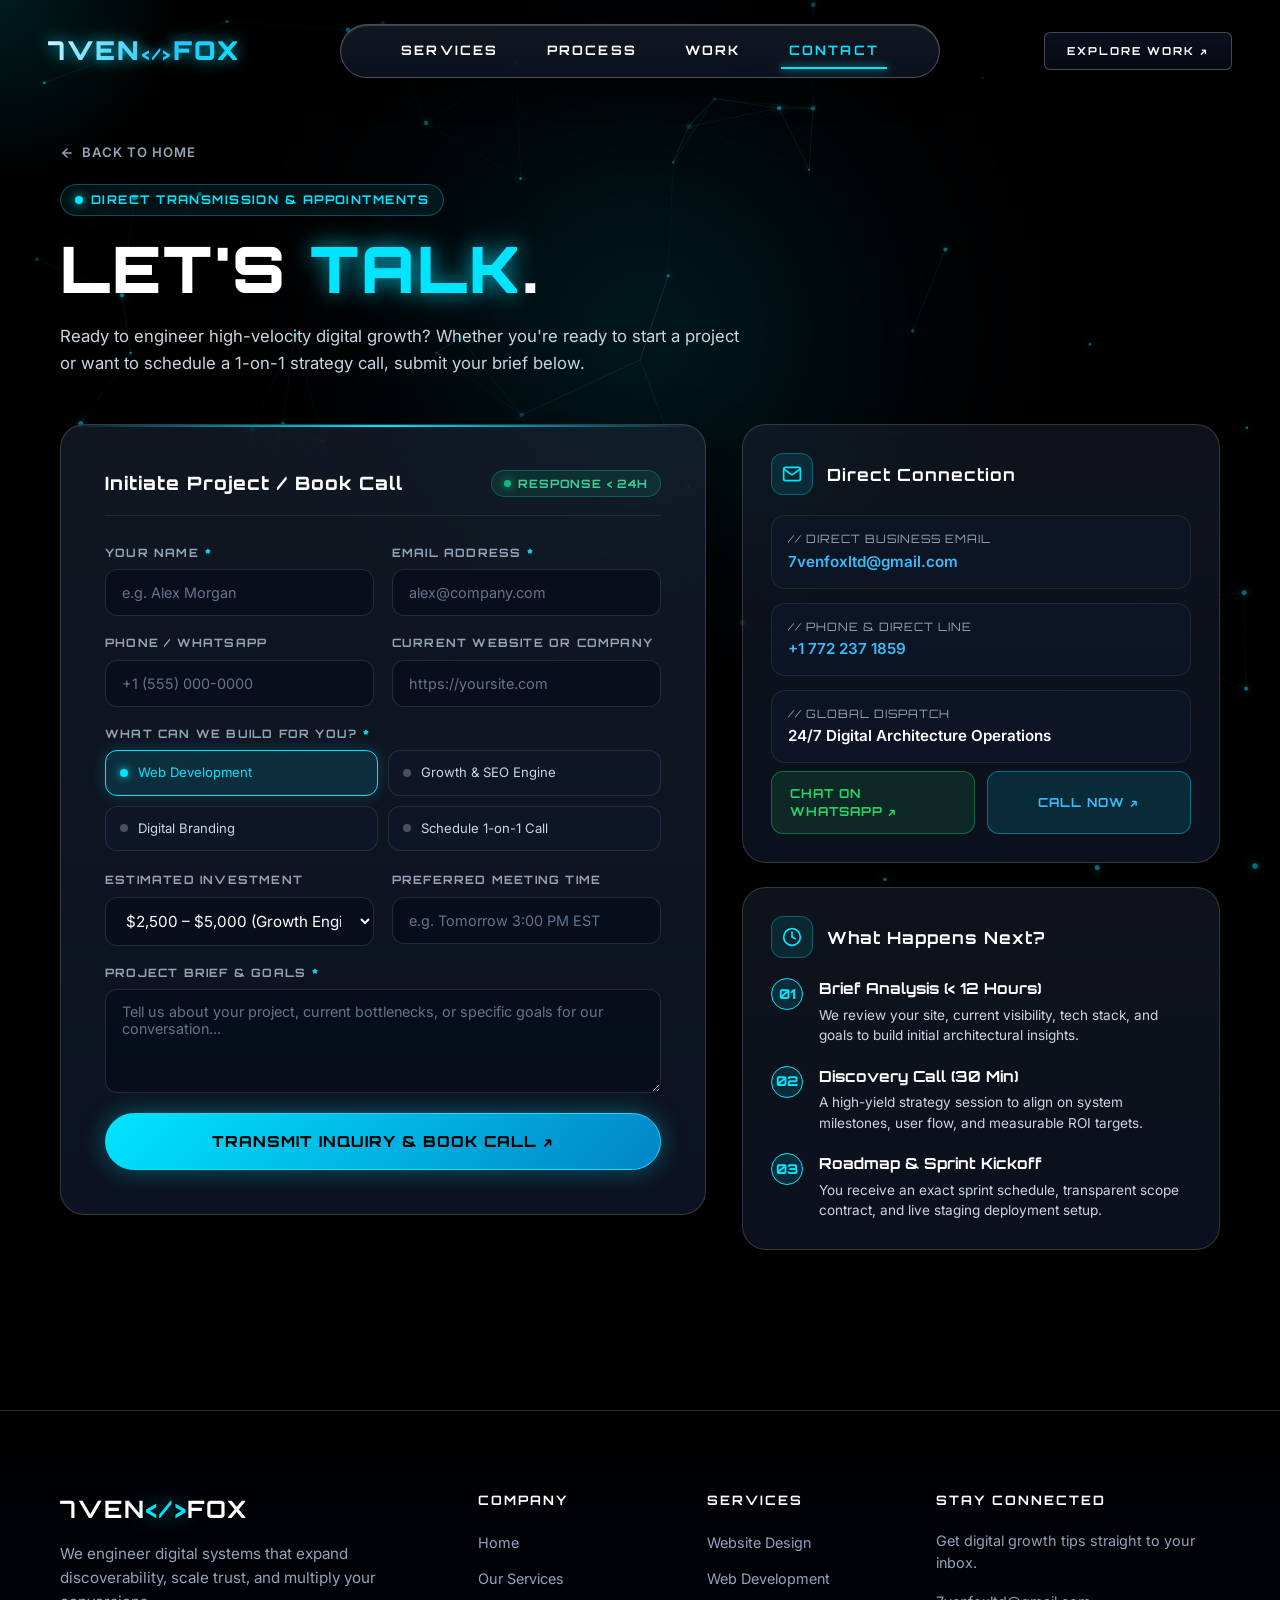
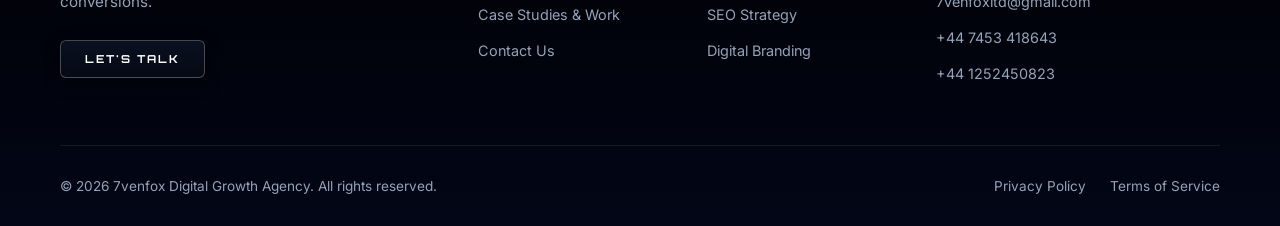
==== commit 06d1a551: "Edited number adain" ====
--- a/contact.html
+++ b/contact.html
@@ -438,8 +438,8 @@
               straight to your inbox.</p>
             <ul class="footer-links">
               <li><a href="mailto:7venfoxltd@gmail.com">7venfoxltd@gmail.com</a></li>
-              <li><a href="tel:+17722371859">+1 (772) 237 1859</a></li>
               <li><a href="tel:+447453418643">+44 7453 418643</a></li>
+              <li><a href="tel:+441252450823">+44 1252450823</a></li>
             </ul>
           </div>
         </div>
